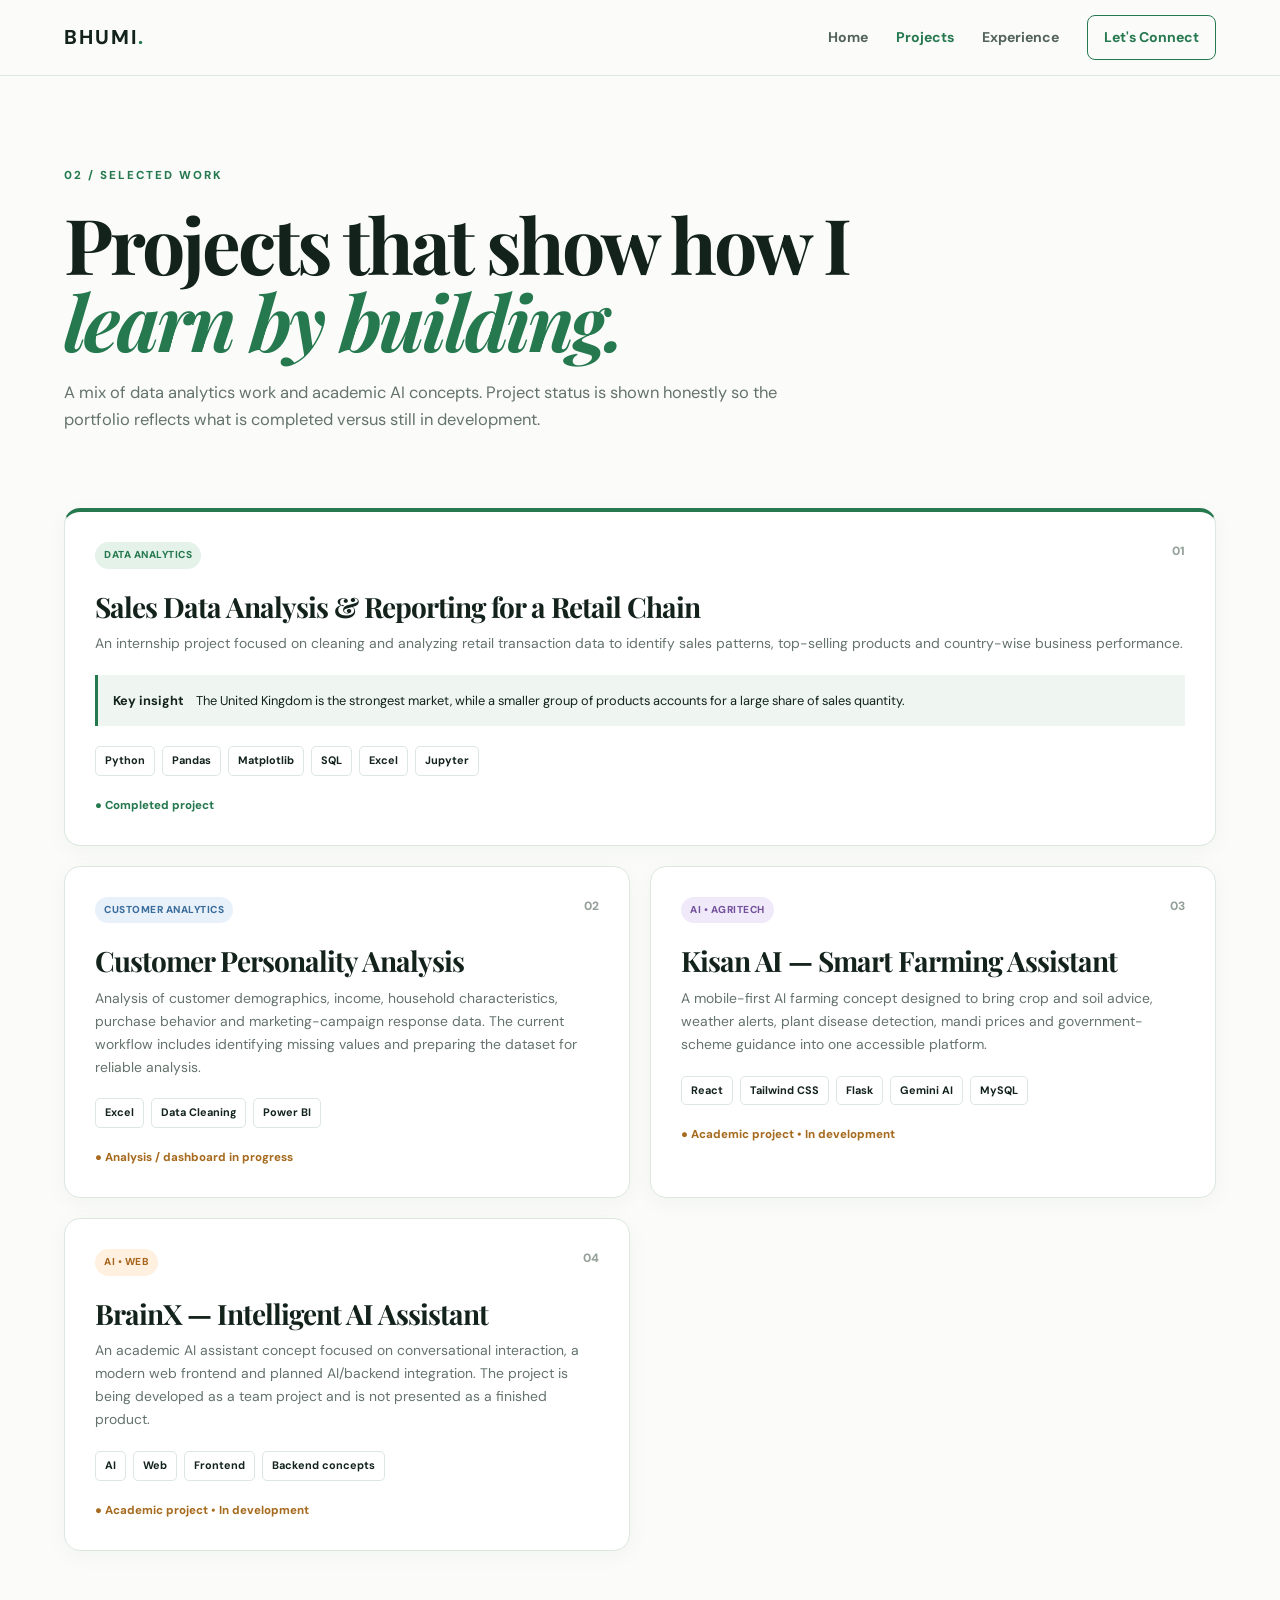
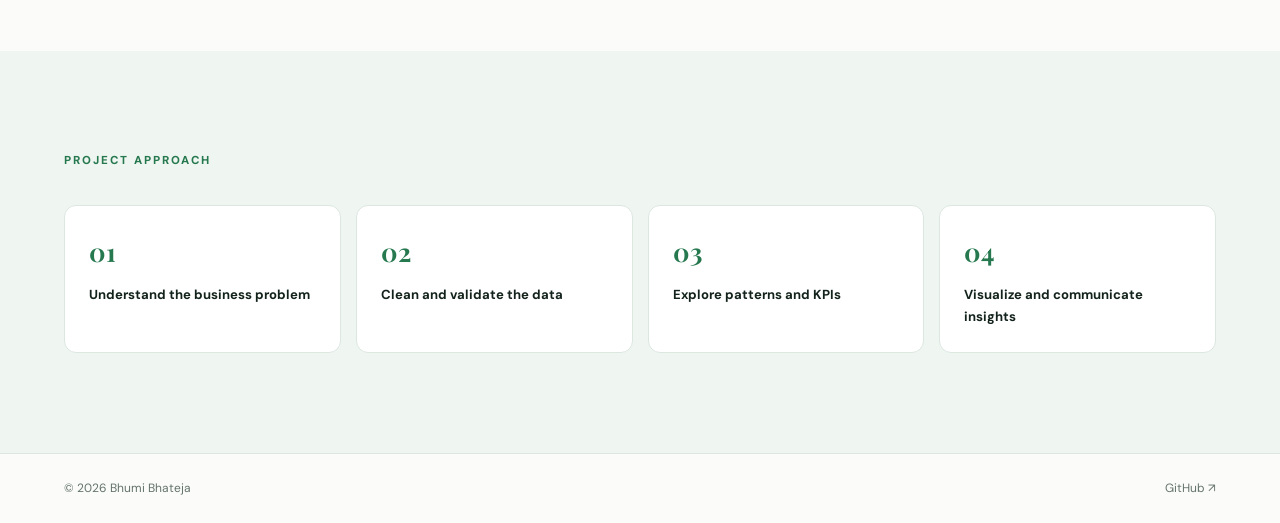
==== projects.html @ cd30b734 "Add files via upload" ====
<!DOCTYPE html>
<html lang="en">
<head>
  <meta charset="UTF-8">
  <meta name="viewport" content="width=device-width, initial-scale=1.0">
  <meta name="description" content="Bhumi Bhateja — Data Analytics and AI projects.">
  <title>Bhumi Bhateja | Projects</title>
  <link rel="stylesheet" href="style.css">
</head>
<body>
<header class="nav">
  <a class="brand" href="index.html">BHUMI<span>.</span></a>
  <button class="menu-toggle" aria-label="Open menu">☰</button>
  <nav class="nav-links">
    <a href="index.html">Home</a>
    <a class="active" href="projects.html">Projects</a>
    <a href="experience.html">Experience</a>
    <a class="nav-cta" href="mailto:bhatejabhumi@gmail.com">Let's Connect</a>
  </nav>
</header>

<main>
<section class="page page-header">
  <div class="section-label">02 / SELECTED WORK</div>
  <h1>Projects that show how I <em>learn by building.</em></h1>
  <p>
    A mix of data analytics work and academic AI concepts. Project status is
    shown honestly so the portfolio reflects what is completed versus still in development.
  </p>
</section>

<section class="section page project-list">
  <article class="project large">
    <div class="project-meta"><span class="tag green">DATA ANALYTICS</span><span>01</span></div>
    <h2>Sales Data Analysis & Reporting for a Retail Chain</h2>
    <p>
      An internship project focused on cleaning and analyzing retail transaction
      data to identify sales patterns, top-selling products and country-wise business performance.
    </p>
    <div class="insight"><b>Key insight</b><span>The United Kingdom is the strongest market, while a smaller group of products accounts for a large share of sales quantity.</span></div>
    <div class="tech-row"><span>Python</span><span>Pandas</span><span>Matplotlib</span><span>SQL</span><span>Excel</span><span>Jupyter</span></div>
    <div class="status done">● Completed project</div>
  </article>

  <article class="project">
    <div class="project-meta"><span class="tag blue">CUSTOMER ANALYTICS</span><span>02</span></div>
    <h2>Customer Personality Analysis</h2>
    <p>
      Analysis of customer demographics, income, household characteristics,
      purchase behavior and marketing-campaign response data. The current workflow
      includes identifying missing values and preparing the dataset for reliable analysis.
    </p>
    <div class="tech-row"><span>Excel</span><span>Data Cleaning</span><span>Power BI</span></div>
    <div class="status progress">● Analysis / dashboard in progress</div>
  </article>

  <article class="project">
    <div class="project-meta"><span class="tag purple">AI • AGRITECH</span><span>03</span></div>
    <h2>Kisan AI — Smart Farming Assistant</h2>
    <p>
      A mobile-first AI farming concept designed to bring crop and soil advice,
      weather alerts, plant disease detection, mandi prices and government-scheme
      guidance into one accessible platform.
    </p>
    <div class="tech-row"><span>React</span><span>Tailwind CSS</span><span>Flask</span><span>Gemini AI</span><span>MySQL</span></div>
    <div class="status progress">● Academic project • In development</div>
  </article>

  <article class="project">
    <div class="project-meta"><span class="tag orange">AI • WEB</span><span>04</span></div>
    <h2>BrainX — Intelligent AI Assistant</h2>
    <p>
      An academic AI assistant concept focused on conversational interaction,
      a modern web frontend and planned AI/backend integration. The project is
      being developed as a team project and is not presented as a finished product.
    </p>
    <div class="tech-row"><span>AI</span><span>Web</span><span>Frontend</span><span>Backend concepts</span></div>
    <div class="status progress">● Academic project • In development</div>
  </article>
</section>

<section class="section soft page">
  <div class="section-label">PROJECT APPROACH</div>
  <div class="process">
    <div><strong>01</strong><span>Understand the business problem</span></div>
    <div><strong>02</strong><span>Clean and validate the data</span></div>
    <div><strong>03</strong><span>Explore patterns and KPIs</span></div>
    <div><strong>04</strong><span>Visualize and communicate insights</span></div>
  </div>
</section>
</main>

<footer>
  <span>© <span id="year"></span> Bhumi Bhateja</span>
  <a href="https://github.com/Bhumi008007" target="_blank" rel="noreferrer">GitHub ↗</a>
</footer>
<script src="script.js"></script>
</body>
</html>
---- style.css ----
@import url('https://fonts.googleapis.com/css2?family=DM+Sans:wght@400;500;600;700;800&family=Playfair+Display:ital,wght@0,600;0,700;1,600;1,700&display=swap');

:root{
  --ink:#13231c;--muted:#64736c;--paper:#fbfcfa;--white:#fff;
  --green:#26784f;--green2:#dcefe4;--line:#dce7e0;--soft:#eff6f1;
  --navy:#14231d;--shadow:0 22px 60px rgba(18,48,34,.12)
}
*{box-sizing:border-box;margin:0;padding:0}
html{scroll-behavior:smooth}
body{font-family:"DM Sans",sans-serif;color:var(--ink);background:var(--paper);line-height:1.65}
a{text-decoration:none;color:inherit}
.page{width:min(1180px,90%);margin:auto}
.nav{height:76px;padding:0 5%;display:flex;align-items:center;justify-content:space-between;position:sticky;top:0;z-index:50;background:rgba(251,252,250,.92);backdrop-filter:blur(16px);border-bottom:1px solid var(--line)}
.brand{font-size:1.25rem;font-weight:800;letter-spacing:2px}.brand span{color:var(--green)}
.nav-links{display:flex;align-items:center;gap:28px;font-size:.88rem;font-weight:700;color:#53635b}
.nav-links a:hover,.nav-links .active{color:var(--green)}
.nav-cta{padding:10px 16px!important;border:1px solid var(--green);border-radius:8px;color:var(--green)!important}
.menu-toggle{display:none;border:0;background:none;font-size:1.5rem}
.hero{min-height:calc(100vh - 76px);display:grid;grid-template-columns:1.08fr .92fr;gap:50px;align-items:center;padding-top:55px;padding-bottom:70px}
.eyebrow,.section-label{color:var(--green);font-size:.72rem;font-weight:800;letter-spacing:2px}
.hero h1,.page-header h1{font-family:"Playfair Display",serif;font-size:clamp(3.4rem,6.5vw,6.3rem);line-height:1;letter-spacing:-3px;margin:20px 0}
.hero h1 em,.page-header h1 em{color:var(--green);font-style:italic}
.hero-sub{max-width:650px;font-size:1.08rem;color:var(--muted)}
.actions{display:flex;gap:12px;margin:30px 0}
.btn{display:inline-block;padding:12px 19px;border-radius:8px;font-weight:800;font-size:.86rem;border:1px solid var(--green)}
.primary{background:var(--green);color:#fff}.ghost{color:var(--green)}.ghost:hover{background:var(--soft)}
.mini-stats{display:flex;gap:28px;flex-wrap:wrap;margin-top:35px}.mini-stats div{display:flex;flex-direction:column}.mini-stats strong{font-size:.9rem}.mini-stats span{font-size:.68rem;color:var(--muted)}
.profile-wrap{height:510px;position:relative;display:grid;place-items:center}
.profile-glow{position:absolute;width:420px;height:420px;border-radius:50%;background:radial-gradient(circle,#dcefe4 0%,#f3f8f4 58%,transparent 70%);filter:blur(3px)}
.profile-card{position:relative;width:330px;height:420px;border-radius:22px;overflow:hidden;background:linear-gradient(160deg,#dcefe4,#fff 48%,#cfe5d8);padding:10px;box-shadow:var(--shadow);transform:rotate(2deg);z-index:2}
.profile-card img{width:100%;height:100%;object-fit:cover;object-position:center 25%;border-radius:16px;display:block}
.profile-caption{position:absolute;left:22px;right:22px;bottom:22px;padding:13px 15px;border-radius:12px;background:rgba(255,255,255,.9);backdrop-filter:blur(8px);display:flex;flex-direction:column}.profile-caption span{font-weight:800;font-size:.9rem}.profile-caption small{color:var(--muted);font-size:.7rem}
.float-chip{position:absolute;background:#fff;border:1px solid var(--line);padding:11px 14px;border-radius:10px;box-shadow:var(--shadow);font-size:.75rem;font-weight:800;z-index:4}.chip-one{top:70px;right:10px}.chip-two{bottom:65px;left:10px}.chip-three{bottom:20px;right:25px}
.section{padding:100px 0}.soft{background:var(--soft);width:100%;padding-left:5%;padding-right:5%}
.section h2{font-family:"Playfair Display",serif;font-size:3rem;line-height:1.08;letter-spacing:-1px;margin:14px 0 22px}.section h2 span{color:var(--green)}
.two-col{display:grid;grid-template-columns:1.15fr .85fr;gap:70px;margin-top:45px}.two-col p{color:var(--muted);margin:0 0 17px;max-width:680px}
.fact-card{background:#fff;border:1px solid var(--line);border-radius:16px;padding:8px 25px;box-shadow:var(--shadow);height:max-content}.fact-card div{padding:17px 0;border-bottom:1px solid var(--line);display:flex;justify-content:space-between;gap:20px;font-size:.82rem}.fact-card div:last-child{border:0}.fact-card span{color:var(--muted)}.fact-card strong{text-align:right}
.skill-grid{display:grid;grid-template-columns:repeat(3,1fr);gap:16px;margin-top:35px}.skill-grid article{background:#fff;border:1px solid var(--line);padding:24px;border-radius:13px}.skill-grid b{display:block;font-size:1.05rem;margin-bottom:5px}.skill-grid span{color:var(--muted);font-size:.8rem}
.page-header{padding-top:90px;padding-bottom:55px}.page-header h1{max-width:900px;font-size:clamp(3rem,6vw,5.7rem)}.page-header p{max-width:720px;color:var(--muted);font-size:1.03rem}
.project-list{display:grid;grid-template-columns:1fr 1fr;gap:20px;padding-top:20px}.project{background:#fff;border:1px solid var(--line);border-radius:16px;padding:30px;transition:.25s;box-shadow:0 5px 22px rgba(20,45,33,.04)}.project:hover{transform:translateY(-5px);box-shadow:var(--shadow)}.project.large{grid-column:span 2;border-top:4px solid var(--green)}
.project-meta{display:flex;justify-content:space-between;color:#94a099;font-size:.75rem;font-weight:800}.tag{padding:5px 9px;border-radius:20px;font-size:.63rem;letter-spacing:.5px}.green{background:#e4f2e9;color:#26784f}.blue{background:#e8f0fa;color:#3b6d9c}.purple{background:#f0e9fa;color:#73529b}.orange{background:#fff0df;color:#a8651d}
.project h2{font-family:"Playfair Display",serif;font-size:1.75rem;margin:22px 0 9px;line-height:1.15}.project p{color:var(--muted);font-size:.87rem}.insight{margin-top:20px;padding:15px;background:var(--soft);border-left:3px solid var(--green);display:flex;gap:12px;font-size:.8rem}.insight b{white-space:nowrap}.tech-row{display:flex;flex-wrap:wrap;gap:7px;margin:20px 0}.tech-row span{border:1px solid var(--line);padding:5px 9px;border-radius:5px;font-size:.68rem;font-weight:700}.status{font-size:.72rem;font-weight:800}.done{color:var(--green)}.progress{color:#a66b1f}
.process{display:grid;grid-template-columns:repeat(4,1fr);gap:15px;margin-top:35px}.process div{background:#fff;border:1px solid var(--line);padding:24px;border-radius:12px;display:flex;flex-direction:column;gap:12px}.process strong{color:var(--green);font-family:"Playfair Display",serif;font-size:1.6rem}.process span{font-weight:700;font-size:.82rem}
.timeline{border-left:2px solid #cfe0d4;margin:40px 0 0 8px;padding-left:35px;max-width:900px}.timeline article{position:relative;padding-bottom:48px}.timeline article:last-child{padding-bottom:0}.timeline article:before{content:"";position:absolute;width:12px;height:12px;border-radius:50%;background:var(--green);left:-42px;top:5px;border:3px solid var(--paper)}.timeline-date{color:var(--green);font-size:.7rem;font-weight:800;letter-spacing:1px}.timeline h2{font-family:"Playfair Display",serif;font-size:1.7rem;margin:5px 0 0}.timeline h3{font-size:.9rem;margin-bottom:7px}.timeline p{color:var(--muted);font-size:.87rem;max-width:750px}
.cert-grid{display:grid;grid-template-columns:repeat(3,1fr);gap:16px;margin-top:35px}.cert{background:#fff;border:1px solid var(--line);border-radius:13px;padding:24px}.cert-logo{font-size:.7rem;font-weight:900;letter-spacing:1.5px;color:var(--green);margin-bottom:16px}.cert h3{font-size:1rem;margin-bottom:7px}.cert p{font-size:.78rem;color:var(--muted)}
.contact{margin-top:25px;margin-bottom:70px;background:var(--navy);color:#fff;border-radius:18px;padding:55px 6%;display:flex;justify-content:space-between;align-items:center;gap:35px}.contact h2{font-family:"Playfair Display",serif;font-size:2.7rem;line-height:1.05;margin:12px 0}.contact p{color:#b8c6be}.section-label.light{color:#a9d9bb}.contact-actions{display:flex;flex-direction:column;gap:9px;align-items:flex-end}.contact-actions a,.contact-actions span{border:1px solid #4d6056;border-radius:8px;padding:9px 12px;font-size:.78rem}.contact-actions a:hover{background:#fff;color:var(--navy)}
footer{padding:25px 5%;border-top:1px solid var(--line);display:flex;justify-content:space-between;color:var(--muted);font-size:.75rem}
@media(max-width:900px){.hero{grid-template-columns:1fr}.profile-wrap{height:450px}.two-col{grid-template-columns:1fr}.skill-grid,.cert-grid{grid-template-columns:1fr 1fr}.project-list{grid-template-columns:1fr}.project.large{grid-column:span 1}.process{grid-template-columns:1fr 1fr}.contact{flex-direction:column;align-items:flex-start}.contact-actions{align-items:flex-start}}
@media(max-width:650px){.nav{padding:0 5%}.menu-toggle{display:block}.nav-links{display:none;position:absolute;left:0;right:0;top:76px;background:var(--paper);padding:20px 5%;flex-direction:column;align-items:flex-start;border-bottom:1px solid var(--line)}.nav-links.open{display:flex}.hero{padding-top:50px}.hero h1,.page-header h1{font-size:3.15rem;letter-spacing:-1.5px}.section{padding:75px 0}.soft{padding-left:5%;padding-right:5%}.skill-grid,.cert-grid,.process{grid-template-columns:1fr}.profile-card{width:290px;height:380px}.float-chip{font-size:.68rem}.chip-one{right:0}.chip-two{left:0}.chip-three{right:0}.contact h2{font-size:2.15rem}.contact-actions{width:100%}.contact-actions a,.contact-actions span{width:100%}footer{flex-direction:column;gap:8px}}
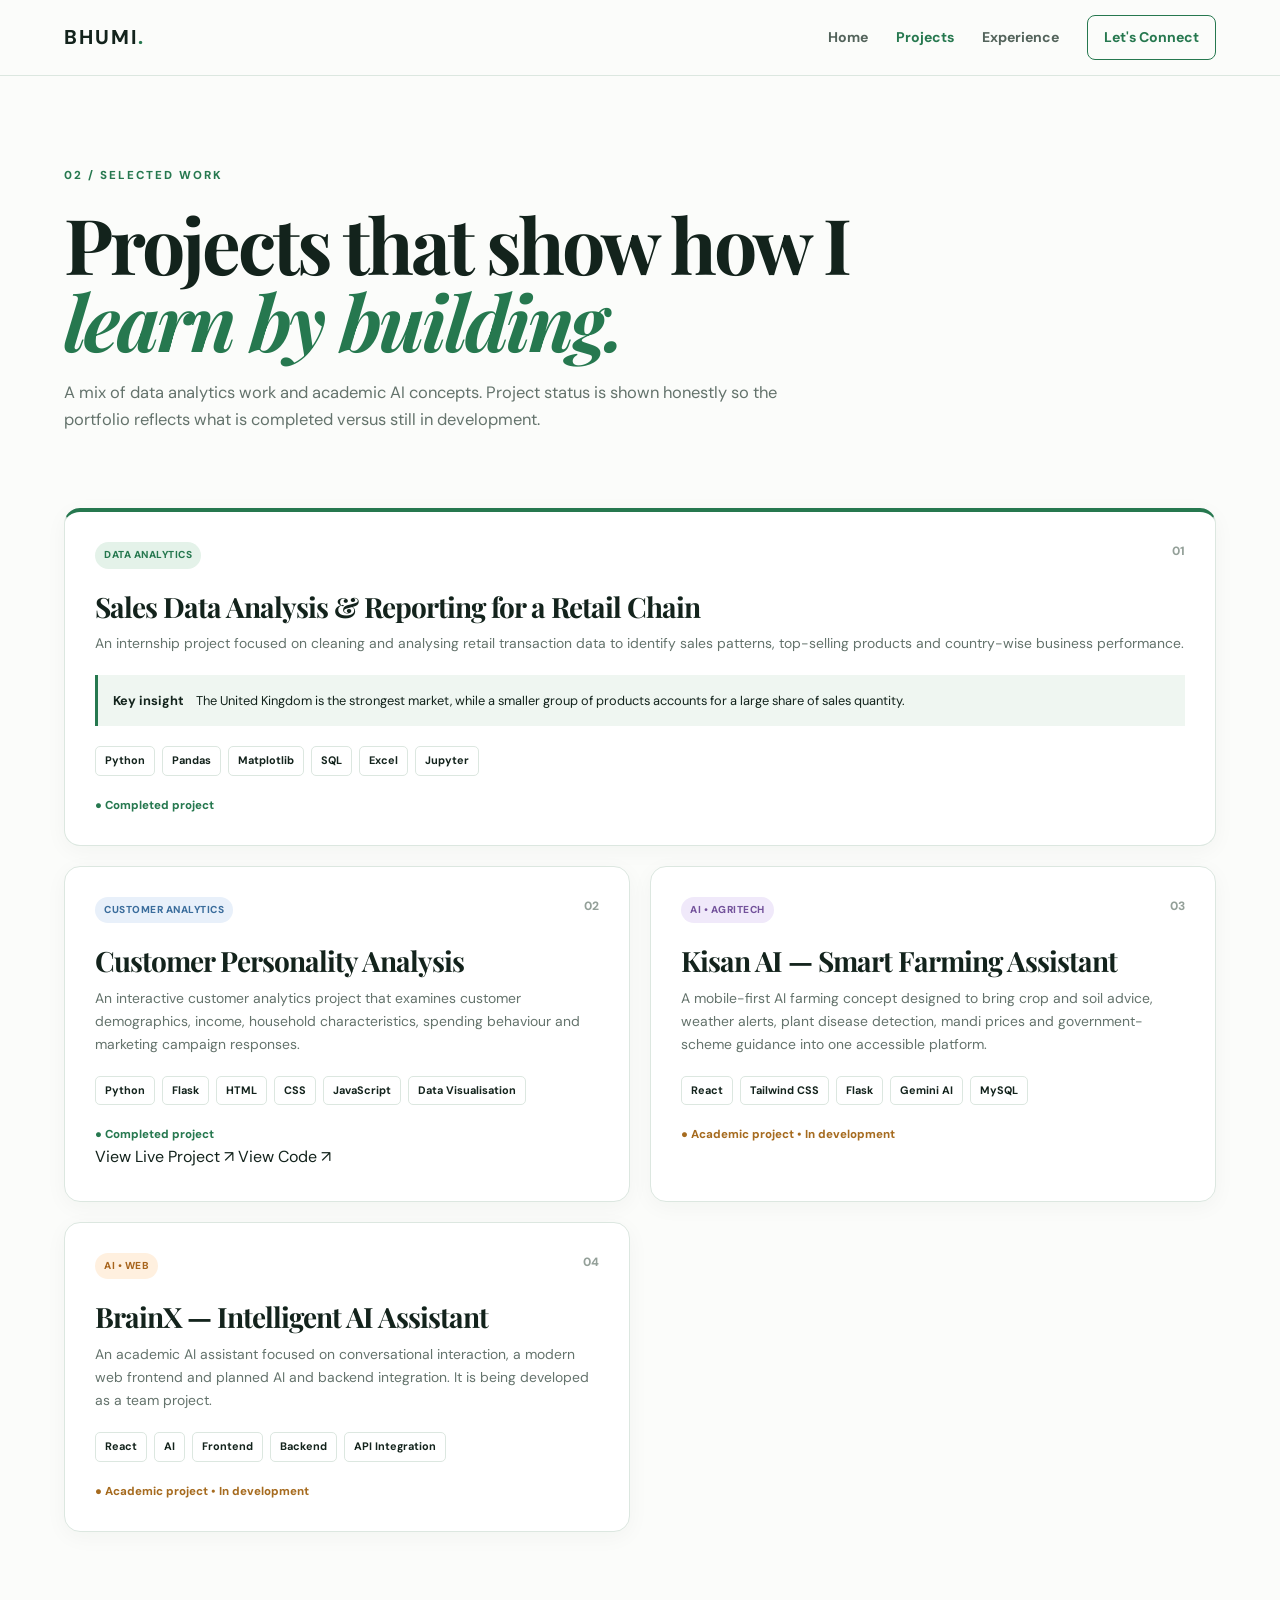
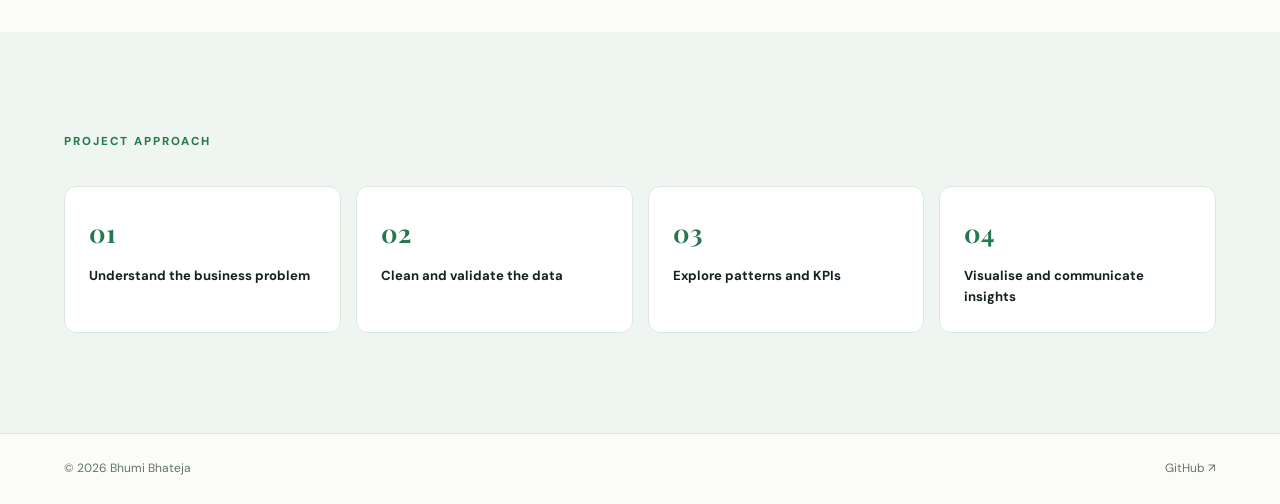
==== commit f7bfc448: "Refactor HTML structure and improve formatting" ====
--- a/projects.html
+++ b/projects.html
@@ -1,99 +1,304 @@
 <!DOCTYPE html>
 <html lang="en">
+
 <head>
   <meta charset="UTF-8">
   <meta name="viewport" content="width=device-width, initial-scale=1.0">
-  <meta name="description" content="Bhumi Bhateja — Data Analytics and AI projects.">
+
+  <meta
+    name="description"
+    content="Bhumi Bhateja — Data Analytics and AI projects."
+  >
+
   <title>Bhumi Bhateja | Projects</title>
+
   <link rel="stylesheet" href="style.css">
 </head>
+
 <body>
+
 <header class="nav">
-  <a class="brand" href="index.html">BHUMI<span>.</span></a>
-  <button class="menu-toggle" aria-label="Open menu">☰</button>
+
+  <a class="brand" href="index.html">
+    BHUMI<span>.</span>
+  </a>
+
+  <button class="menu-toggle" aria-label="Open menu">
+    ☰
+  </button>
+
   <nav class="nav-links">
     <a href="index.html">Home</a>
     <a class="active" href="projects.html">Projects</a>
     <a href="experience.html">Experience</a>
-    <a class="nav-cta" href="mailto:bhatejabhumi@gmail.com">Let's Connect</a>
+
+    <a
+      class="nav-cta"
+      href="mailto:bhatejabhumi@gmail.com"
+    >
+      Let's Connect
+    </a>
   </nav>
+
 </header>
 
 <main>
-<section class="page page-header">
-  <div class="section-label">02 / SELECTED WORK</div>
-  <h1>Projects that show how I <em>learn by building.</em></h1>
-  <p>
-    A mix of data analytics work and academic AI concepts. Project status is
-    shown honestly so the portfolio reflects what is completed versus still in development.
-  </p>
-</section>
-
-<section class="section page project-list">
-  <article class="project large">
-    <div class="project-meta"><span class="tag green">DATA ANALYTICS</span><span>01</span></div>
-    <h2>Sales Data Analysis & Reporting for a Retail Chain</h2>
+
+  <!-- Page introduction -->
+
+  <section class="page page-header">
+
+    <div class="section-label">
+      02 / SELECTED WORK
+    </div>
+
+    <h1>
+      Projects that show how I
+      <em>learn by building.</em>
+    </h1>
+
     <p>
-      An internship project focused on cleaning and analyzing retail transaction
-      data to identify sales patterns, top-selling products and country-wise business performance.
+      A mix of data analytics work and academic AI concepts.
+      Project status is shown honestly so the portfolio reflects
+      what is completed versus still in development.
     </p>
-    <div class="insight"><b>Key insight</b><span>The United Kingdom is the strongest market, while a smaller group of products accounts for a large share of sales quantity.</span></div>
-    <div class="tech-row"><span>Python</span><span>Pandas</span><span>Matplotlib</span><span>SQL</span><span>Excel</span><span>Jupyter</span></div>
-    <div class="status done">● Completed project</div>
-  </article>
-
-  <article class="project">
-    <div class="project-meta"><span class="tag blue">CUSTOMER ANALYTICS</span><span>02</span></div>
-    <h2>Customer Personality Analysis</h2>
-    <p>
-      Analysis of customer demographics, income, household characteristics,
-      purchase behavior and marketing-campaign response data. The current workflow
-      includes identifying missing values and preparing the dataset for reliable analysis.
-    </p>
-    <div class="tech-row"><span>Excel</span><span>Data Cleaning</span><span>Power BI</span></div>
-    <div class="status progress">● Analysis / dashboard in progress</div>
-  </article>
-
-  <article class="project">
-    <div class="project-meta"><span class="tag purple">AI • AGRITECH</span><span>03</span></div>
-    <h2>Kisan AI — Smart Farming Assistant</h2>
-    <p>
-      A mobile-first AI farming concept designed to bring crop and soil advice,
-      weather alerts, plant disease detection, mandi prices and government-scheme
-      guidance into one accessible platform.
-    </p>
-    <div class="tech-row"><span>React</span><span>Tailwind CSS</span><span>Flask</span><span>Gemini AI</span><span>MySQL</span></div>
-    <div class="status progress">● Academic project • In development</div>
-  </article>
-
-  <article class="project">
-    <div class="project-meta"><span class="tag orange">AI • WEB</span><span>04</span></div>
-    <h2>BrainX — Intelligent AI Assistant</h2>
-    <p>
-      An academic AI assistant concept focused on conversational interaction,
-      a modern web frontend and planned AI/backend integration. The project is
-      being developed as a team project and is not presented as a finished product.
-    </p>
-    <div class="tech-row"><span>AI</span><span>Web</span><span>Frontend</span><span>Backend concepts</span></div>
-    <div class="status progress">● Academic project • In development</div>
-  </article>
-</section>
-
-<section class="section soft page">
-  <div class="section-label">PROJECT APPROACH</div>
-  <div class="process">
-    <div><strong>01</strong><span>Understand the business problem</span></div>
-    <div><strong>02</strong><span>Clean and validate the data</span></div>
-    <div><strong>03</strong><span>Explore patterns and KPIs</span></div>
-    <div><strong>04</strong><span>Visualize and communicate insights</span></div>
-  </div>
-</section>
+
+  </section>
+
+
+  <!-- Projects section -->
+
+  <section class="section page project-list">
+
+
+    <!-- Project 1 -->
+
+    <article class="project large">
+
+      <div class="project-meta">
+        <span class="tag green">DATA ANALYTICS</span>
+        <span>01</span>
+      </div>
+
+      <h2>
+        Sales Data Analysis & Reporting for a Retail Chain
+      </h2>
+
+      <p>
+        An internship project focused on cleaning and analysing
+        retail transaction data to identify sales patterns,
+        top-selling products and country-wise business performance.
+      </p>
+
+      <div class="insight">
+        <b>Key insight</b>
+
+        <span>
+          The United Kingdom is the strongest market, while a
+          smaller group of products accounts for a large share
+          of sales quantity.
+        </span>
+      </div>
+
+      <div class="tech-row">
+        <span>Python</span>
+        <span>Pandas</span>
+        <span>Matplotlib</span>
+        <span>SQL</span>
+        <span>Excel</span>
+        <span>Jupyter</span>
+      </div>
+
+      <div class="status done">
+        ● Completed project
+      </div>
+
+    </article>
+
+
+    <!-- Project 2: Customer Personality Analysis -->
+
+    <article class="project">
+
+      <div class="project-meta">
+        <span class="tag blue">CUSTOMER ANALYTICS</span>
+        <span>02</span>
+      </div>
+
+      <h2>
+        Customer Personality Analysis
+      </h2>
+
+      <p>
+        An interactive customer analytics project that examines
+        customer demographics, income, household characteristics,
+        spending behaviour and marketing campaign responses.
+      </p>
+
+      <div class="tech-row">
+        <span>Python</span>
+        <span>Flask</span>
+        <span>HTML</span>
+        <span>CSS</span>
+        <span>JavaScript</span>
+        <span>Data Visualisation</span>
+      </div>
+
+      <div class="status done">
+        ● Completed project
+      </div>
+
+      <div class="project-buttons">
+
+        <a
+          href="PASTE_LIVE_PROJECT_LINK_HERE"
+          class="project-link"
+          target="_blank"
+          rel="noopener noreferrer"
+        >
+          View Live Project ↗
+        </a>
+
+        <a
+          href="PASTE_GITHUB_PROJECT_LINK_HERE"
+          class="project-link secondary"
+          target="_blank"
+          rel="noopener noreferrer"
+        >
+          View Code ↗
+        </a>
+
+      </div>
+
+    </article>
+
+
+    <!-- Project 3 -->
+
+    <article class="project">
+
+      <div class="project-meta">
+        <span class="tag purple">AI • AGRITECH</span>
+        <span>03</span>
+      </div>
+
+      <h2>
+        Kisan AI — Smart Farming Assistant
+      </h2>
+
+      <p>
+        A mobile-first AI farming concept designed to bring crop
+        and soil advice, weather alerts, plant disease detection,
+        mandi prices and government-scheme guidance into one
+        accessible platform.
+      </p>
+
+      <div class="tech-row">
+        <span>React</span>
+        <span>Tailwind CSS</span>
+        <span>Flask</span>
+        <span>Gemini AI</span>
+        <span>MySQL</span>
+      </div>
+
+      <div class="status progress">
+        ● Academic project • In development
+      </div>
+
+    </article>
+
+
+    <!-- Project 4 -->
+
+    <article class="project">
+
+      <div class="project-meta">
+        <span class="tag orange">AI • WEB</span>
+        <span>04</span>
+      </div>
+
+      <h2>
+        BrainX — Intelligent AI Assistant
+      </h2>
+
+      <p>
+        An academic AI assistant focused on conversational
+        interaction, a modern web frontend and planned AI and
+        backend integration. It is being developed as a team
+        project.
+      </p>
+
+      <div class="tech-row">
+        <span>React</span>
+        <span>AI</span>
+        <span>Frontend</span>
+        <span>Backend</span>
+        <span>API Integration</span>
+      </div>
+
+      <div class="status progress">
+        ● Academic project • In development
+      </div>
+
+    </article>
+
+  </section>
+
+
+  <!-- Project approach -->
+
+  <section class="section soft page">
+
+    <div class="section-label">
+      PROJECT APPROACH
+    </div>
+
+    <div class="process">
+
+      <div>
+        <strong>01</strong>
+        <span>Understand the business problem</span>
+      </div>
+
+      <div>
+        <strong>02</strong>
+        <span>Clean and validate the data</span>
+      </div>
+
+      <div>
+        <strong>03</strong>
+        <span>Explore patterns and KPIs</span>
+      </div>
+
+      <div>
+        <strong>04</strong>
+        <span>Visualise and communicate insights</span>
+      </div>
+
+    </div>
+
+  </section>
+
 </main>
 
+
 <footer>
-  <span>© <span id="year"></span> Bhumi Bhateja</span>
-  <a href="https://github.com/Bhumi008007" target="_blank" rel="noreferrer">GitHub ↗</a>
+
+  <span>
+    © <span id="year"></span> Bhumi Bhateja
+  </span>
+
+  <a
+    href="https://github.com/Bhumi008007"
+    target="_blank"
+    rel="noopener noreferrer"
+  >
+    GitHub ↗
+  </a>
+
 </footer>
+
 <script src="script.js"></script>
+
 </body>
-</html>+</html>
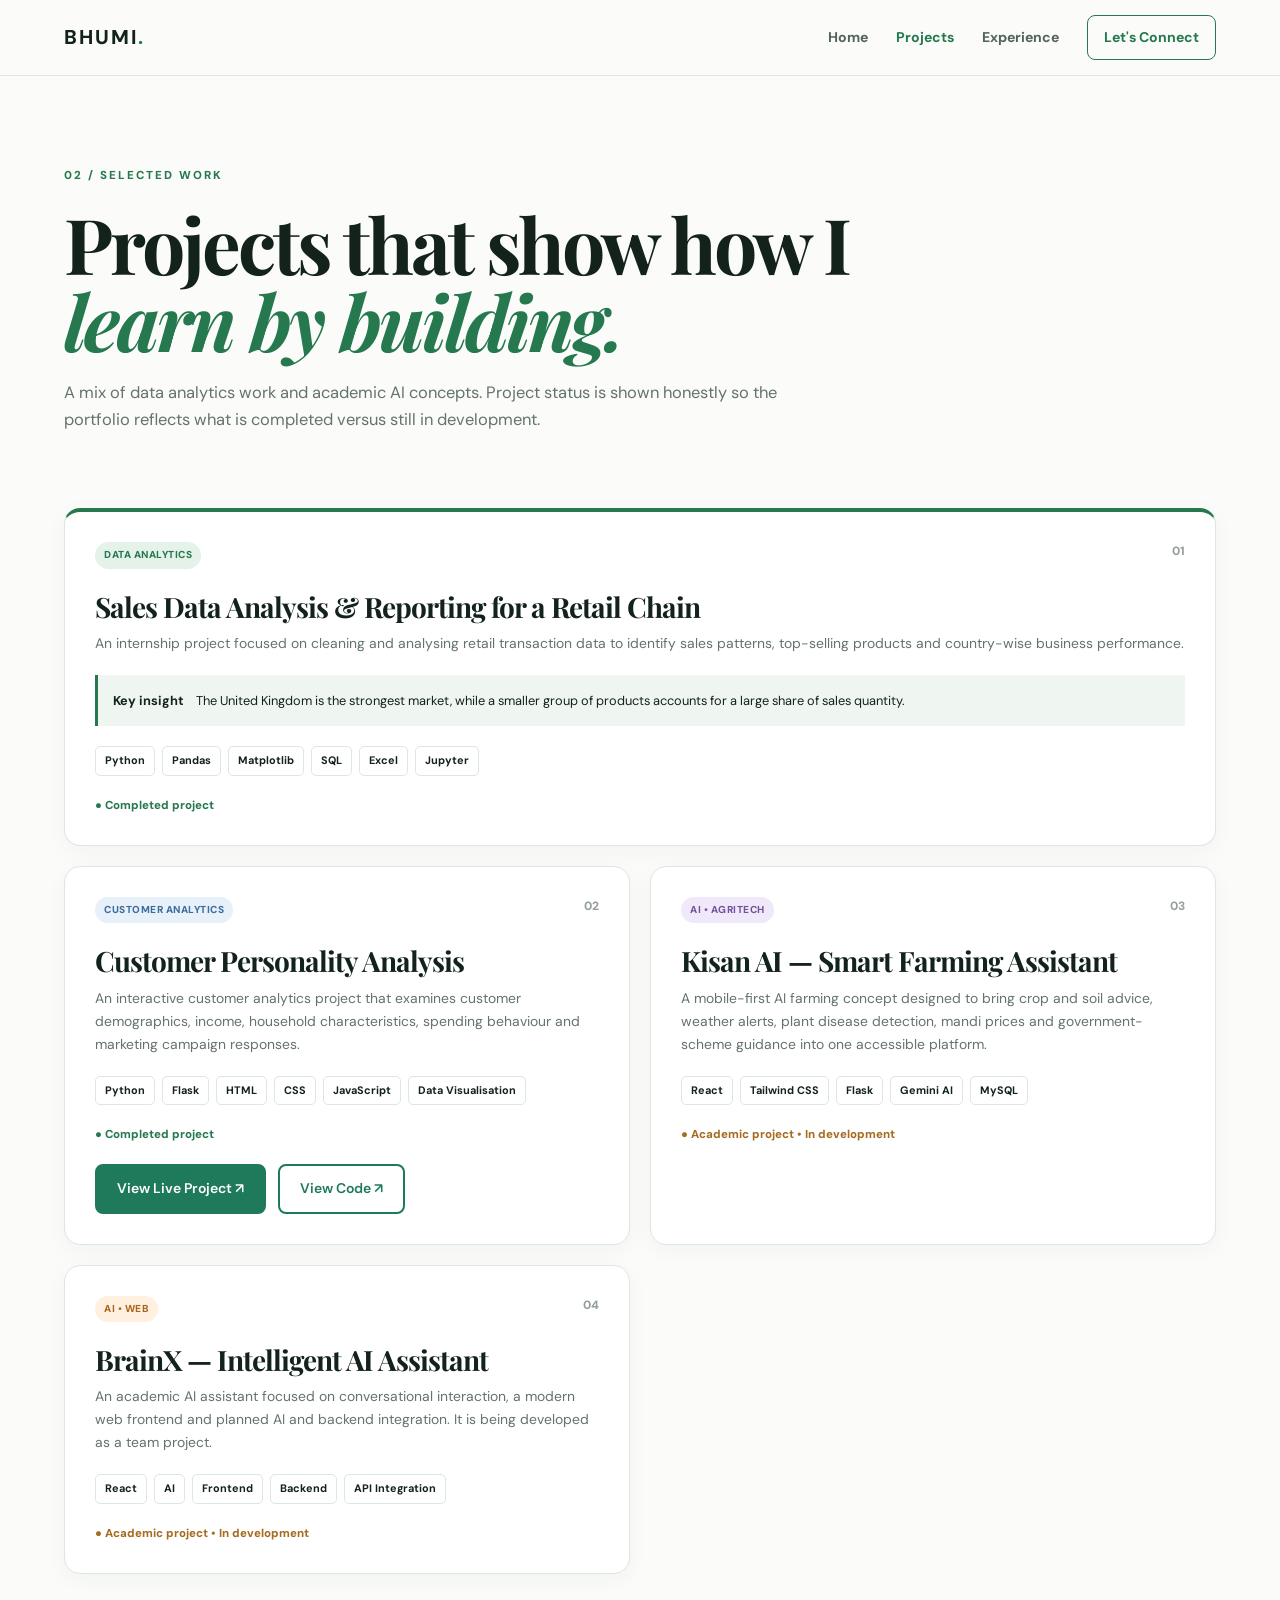
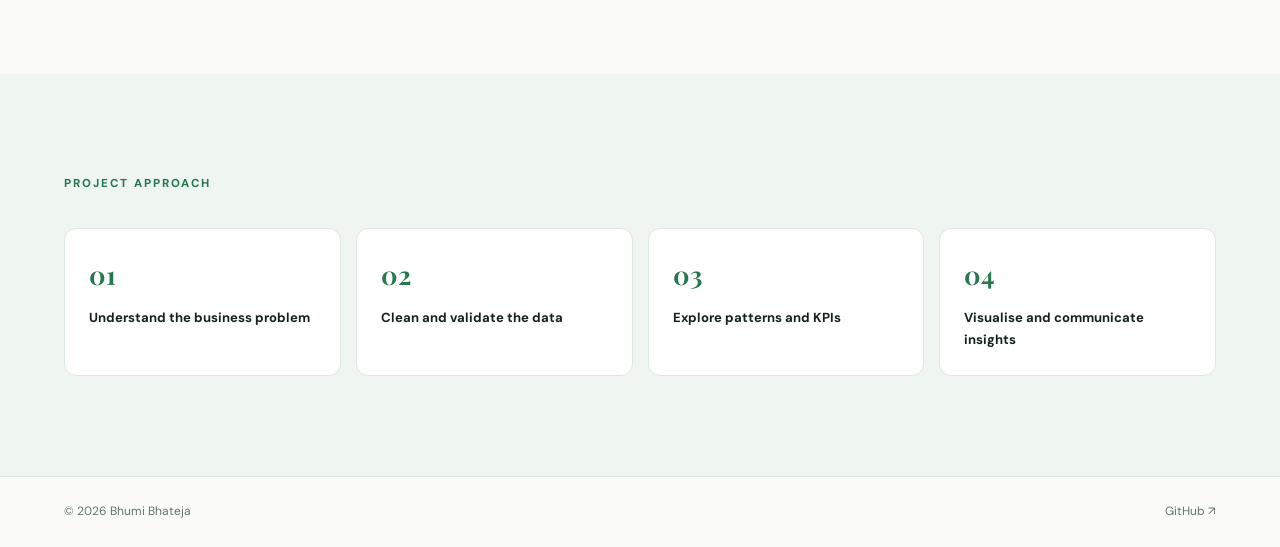
==== commit c96aca88: "Update project link to live dashboard" ====
--- a/projects.html
+++ b/projects.html
@@ -151,7 +151,7 @@
       <div class="project-buttons">
 
         <a
-          href="PASTE_LIVE_PROJECT_LINK_HERE"
+          href="https://customer-personality-dashboard.vercel.app/"
           class="project-link"
           target="_blank"
           rel="noopener noreferrer"
--- a/style.css
+++ b/style.css
@@ -47,3 +47,40 @@
 footer{padding:25px 5%;border-top:1px solid var(--line);display:flex;justify-content:space-between;color:var(--muted);font-size:.75rem}
 @media(max-width:900px){.hero{grid-template-columns:1fr}.profile-wrap{height:450px}.two-col{grid-template-columns:1fr}.skill-grid,.cert-grid{grid-template-columns:1fr 1fr}.project-list{grid-template-columns:1fr}.project.large{grid-column:span 1}.process{grid-template-columns:1fr 1fr}.contact{flex-direction:column;align-items:flex-start}.contact-actions{align-items:flex-start}}
 @media(max-width:650px){.nav{padding:0 5%}.menu-toggle{display:block}.nav-links{display:none;position:absolute;left:0;right:0;top:76px;background:var(--paper);padding:20px 5%;flex-direction:column;align-items:flex-start;border-bottom:1px solid var(--line)}.nav-links.open{display:flex}.hero{padding-top:50px}.hero h1,.page-header h1{font-size:3.15rem;letter-spacing:-1.5px}.section{padding:75px 0}.soft{padding-left:5%;padding-right:5%}.skill-grid,.cert-grid,.process{grid-template-columns:1fr}.profile-card{width:290px;height:380px}.float-chip{font-size:.68rem}.chip-one{right:0}.chip-two{left:0}.chip-three{right:0}.contact h2{font-size:2.15rem}.contact-actions{width:100%}.contact-actions a,.contact-actions span{width:100%}footer{flex-direction:column;gap:8px}}
+
+
+.project-buttons {
+  display: flex;
+  flex-wrap: wrap;
+  gap: 12px;
+  margin-top: 20px;
+}
+
+.project-link {
+  display: inline-block;
+  padding: 11px 20px;
+  color: #ffffff;
+  background-color: #1f7a5c;
+  border: 2px solid #1f7a5c;
+  border-radius: 8px;
+  font-size: 14px;
+  font-weight: 600;
+  text-decoration: none;
+  transition: all 0.3s ease;
+}
+
+.project-link:hover {
+  color: #1f7a5c;
+  background-color: transparent;
+  transform: translateY(-2px);
+}
+
+.project-link.secondary {
+  color: #1f7a5c;
+  background-color: transparent;
+}
+
+.project-link.secondary:hover {
+  color: #ffffff;
+  background-color: #1f7a5c;
+}
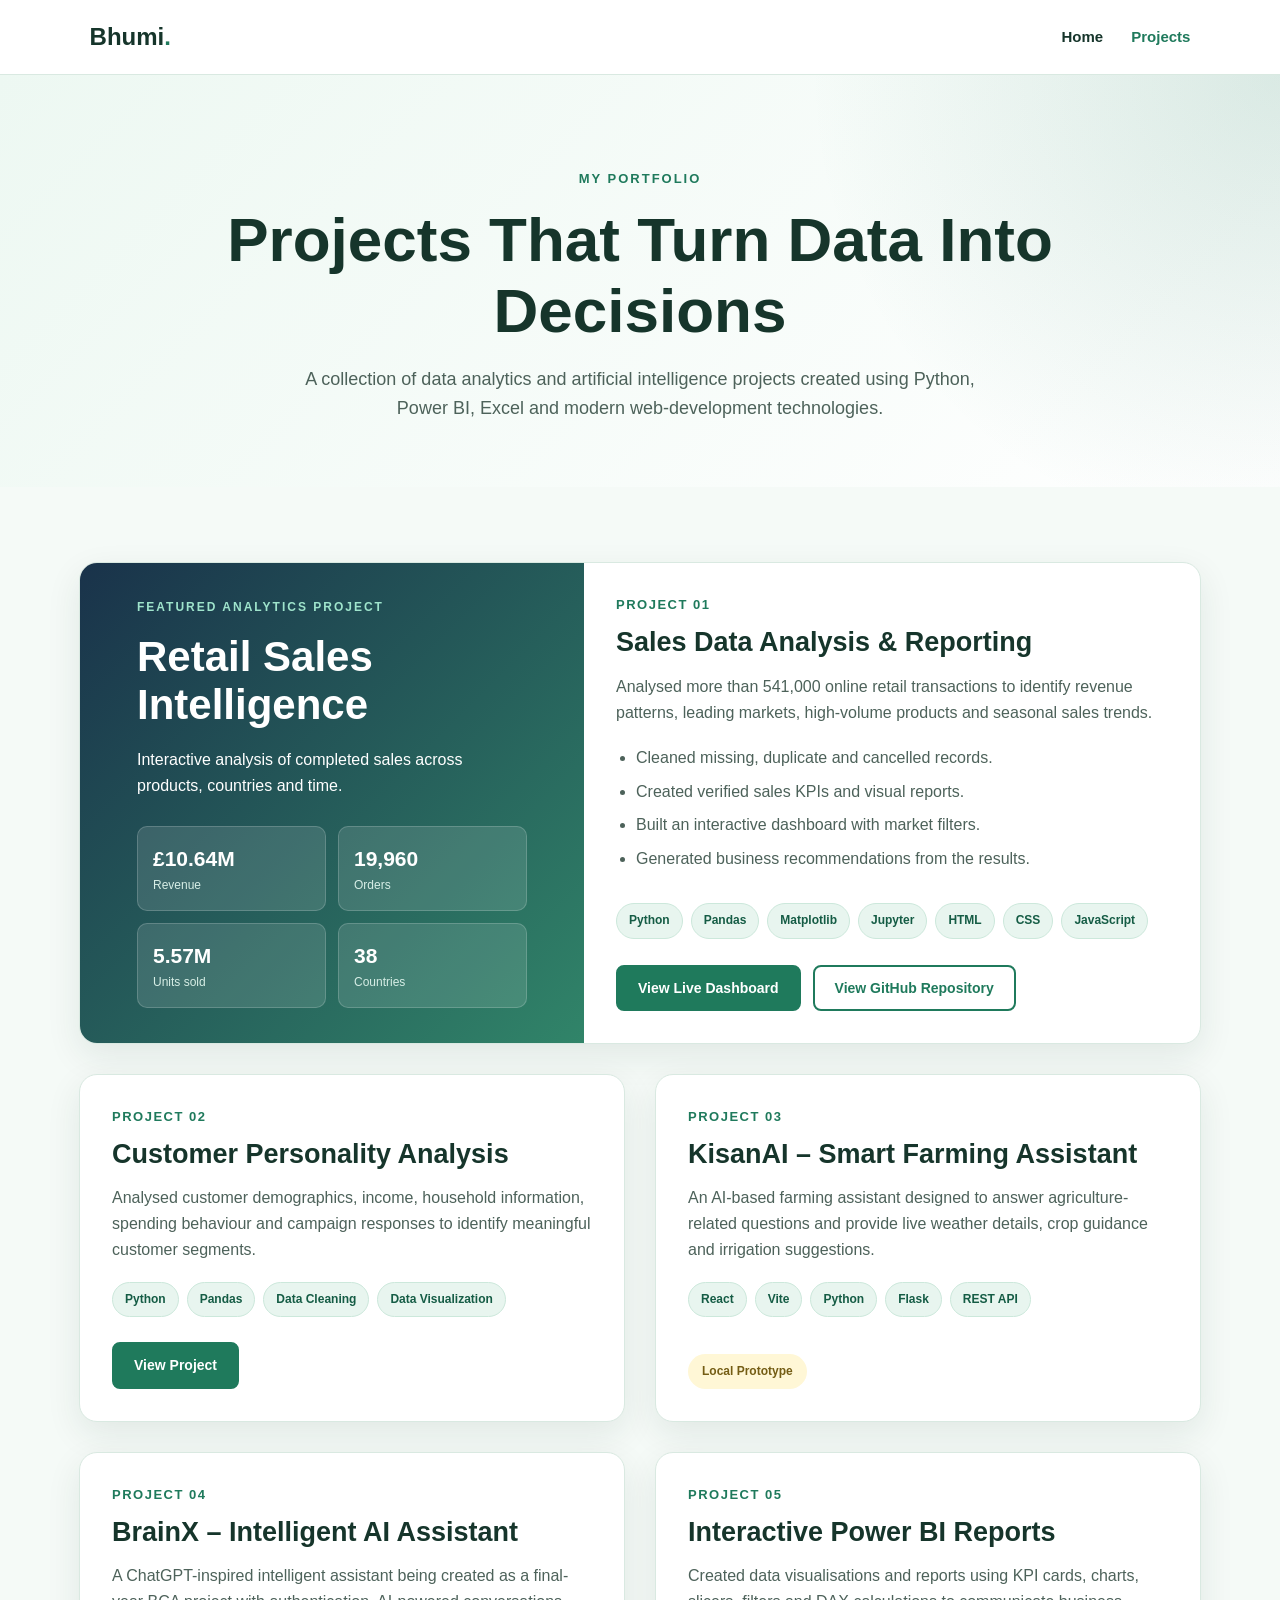
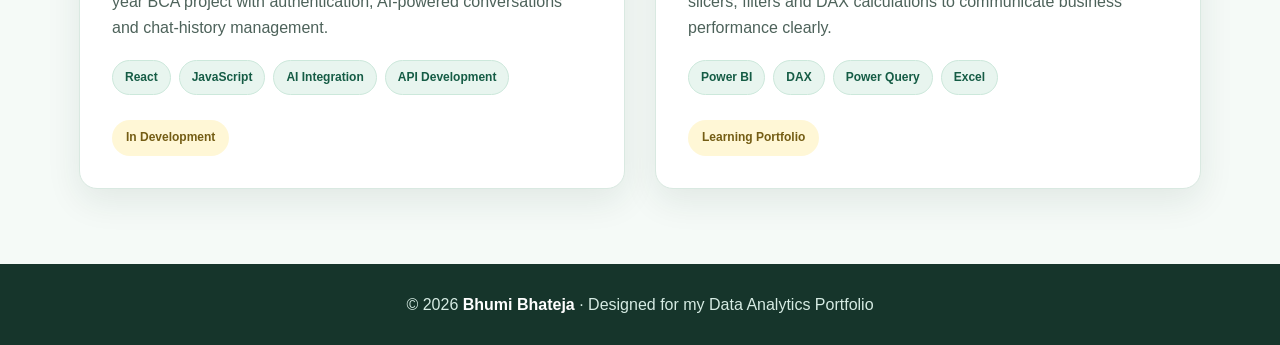
==== commit 1f8fbf69: "Refactor projects.html for improved structure and styles Updated the HTML structure and styles for t" ====
--- a/projects.html
+++ b/projects.html
@@ -1,304 +1,647 @@
 <!DOCTYPE html>
 <html lang="en">
-
 <head>
-  <meta charset="UTF-8">
-  <meta name="viewport" content="width=device-width, initial-scale=1.0">
-
-  <meta
-    name="description"
-    content="Bhumi Bhateja — Data Analytics and AI projects."
-  >
-
-  <title>Bhumi Bhateja | Projects</title>
-
-  <link rel="stylesheet" href="style.css">
+    <meta charset="UTF-8">
+    <meta name="viewport" content="width=device-width, initial-scale=1.0">
+
+    <title>Projects | Bhumi Bhateja</title>
+
+    <meta
+        name="description"
+        content="Data analytics and AI projects created by Bhumi Bhateja."
+    >
+
+    <style>
+        :root {
+            --primary: #1f7a5c;
+            --primary-dark: #155c45;
+            --primary-light: #e8f5ef;
+            --heading: #16352b;
+            --text: #4d625a;
+            --background: #f5faf7;
+            --white: #ffffff;
+            --border: #d9e9e1;
+            --shadow: 0 12px 35px rgba(22, 53, 43, 0.09);
+        }
+
+        * {
+            margin: 0;
+            padding: 0;
+            box-sizing: border-box;
+        }
+
+        html {
+            scroll-behavior: smooth;
+        }
+
+        body {
+            font-family: Arial, Helvetica, sans-serif;
+            color: var(--text);
+            background-color: var(--background);
+            line-height: 1.6;
+        }
+
+        a {
+            color: inherit;
+        }
+
+        /* Navigation */
+
+        .navbar {
+            position: sticky;
+            top: 0;
+            z-index: 1000;
+            display: flex;
+            justify-content: space-between;
+            align-items: center;
+            padding: 18px 7%;
+            background: rgba(255, 255, 255, 0.96);
+            border-bottom: 1px solid var(--border);
+            backdrop-filter: blur(10px);
+        }
+
+        .logo {
+            color: var(--heading);
+            font-size: 24px;
+            font-weight: 700;
+            text-decoration: none;
+        }
+
+        .logo span {
+            color: var(--primary);
+        }
+
+        .nav-links {
+            display: flex;
+            align-items: center;
+            gap: 28px;
+            list-style: none;
+        }
+
+        .nav-links a {
+            color: var(--heading);
+            font-size: 15px;
+            font-weight: 600;
+            text-decoration: none;
+            transition: color 0.3s ease;
+        }
+
+        .nav-links a:hover,
+        .nav-links a.active {
+            color: var(--primary);
+        }
+
+        /* Header */
+
+        .project-header {
+            padding: 90px 7% 65px;
+            text-align: center;
+            background:
+                radial-gradient(
+                    circle at top right,
+                    rgba(31, 122, 92, 0.15),
+                    transparent 35%
+                ),
+                linear-gradient(135deg, #edf8f2, #ffffff);
+        }
+
+        .section-label {
+            display: inline-block;
+            margin-bottom: 14px;
+            color: var(--primary);
+            font-size: 13px;
+            font-weight: 700;
+            letter-spacing: 2px;
+            text-transform: uppercase;
+        }
+
+        .project-header h1 {
+            margin-bottom: 18px;
+            color: var(--heading);
+            font-size: clamp(38px, 6vw, 62px);
+            line-height: 1.15;
+        }
+
+        .project-header p {
+            max-width: 720px;
+            margin: 0 auto;
+            font-size: 18px;
+        }
+
+        /* Projects section */
+
+        .projects-section {
+            max-width: 1250px;
+            margin: auto;
+            padding: 75px 5%;
+        }
+
+        .projects-grid {
+            display: grid;
+            grid-template-columns: repeat(2, minmax(0, 1fr));
+            gap: 30px;
+        }
+
+        .project-card {
+            position: relative;
+            display: flex;
+            flex-direction: column;
+            overflow: hidden;
+            background: var(--white);
+            border: 1px solid var(--border);
+            border-radius: 18px;
+            box-shadow: var(--shadow);
+            transition:
+                transform 0.3s ease,
+                box-shadow 0.3s ease;
+        }
+
+        .project-card:hover {
+            transform: translateY(-7px);
+            box-shadow: 0 18px 45px rgba(22, 53, 43, 0.14);
+        }
+
+        .project-card.featured {
+            grid-column: 1 / -1;
+            display: grid;
+            grid-template-columns: 0.9fr 1.1fr;
+        }
+
+        .project-visual {
+            min-height: 245px;
+            display: flex;
+            align-items: center;
+            justify-content: center;
+            padding: 35px;
+            color: var(--white);
+            background:
+                linear-gradient(
+                    135deg,
+                    rgba(16, 42, 67, 0.96),
+                    rgba(31, 122, 92, 0.92)
+                );
+        }
+
+        .project-visual.analytics {
+            min-height: 100%;
+        }
+
+        .visual-content {
+            width: 100%;
+            max-width: 390px;
+        }
+
+        .visual-label {
+            display: block;
+            margin-bottom: 15px;
+            color: #9fe4cc;
+            font-size: 12px;
+            font-weight: 700;
+            letter-spacing: 2px;
+        }
+
+        .project-visual h2 {
+            margin-bottom: 18px;
+            font-size: clamp(28px, 4vw, 42px);
+            line-height: 1.15;
+        }
+
+        .visual-kpis {
+            display: grid;
+            grid-template-columns: repeat(2, 1fr);
+            gap: 12px;
+            margin-top: 28px;
+        }
+
+        .visual-kpis div {
+            padding: 15px;
+            background: rgba(255, 255, 255, 0.12);
+            border: 1px solid rgba(255, 255, 255, 0.18);
+            border-radius: 10px;
+        }
+
+        .visual-kpis strong,
+        .visual-kpis span {
+            display: block;
+        }
+
+        .visual-kpis strong {
+            font-size: 21px;
+        }
+
+        .visual-kpis span {
+            color: #d7eee6;
+            font-size: 12px;
+        }
+
+        .project-content {
+            display: flex;
+            flex: 1;
+            flex-direction: column;
+            padding: 32px;
+        }
+
+        .project-number {
+            margin-bottom: 10px;
+            color: var(--primary);
+            font-size: 13px;
+            font-weight: 700;
+            letter-spacing: 1.5px;
+        }
+
+        .project-content h2 {
+            margin-bottom: 14px;
+            color: var(--heading);
+            font-size: 27px;
+            line-height: 1.25;
+        }
+
+        .project-content p {
+            margin-bottom: 20px;
+        }
+
+        .project-insights {
+            margin: 0 0 24px 20px;
+        }
+
+        .project-insights li {
+            margin-bottom: 8px;
+        }
+
+        .technologies {
+            display: flex;
+            flex-wrap: wrap;
+            gap: 8px;
+            margin-bottom: 25px;
+        }
+
+        .technology {
+            padding: 7px 12px;
+            color: var(--primary-dark);
+            background: var(--primary-light);
+            border: 1px solid #cce8db;
+            border-radius: 30px;
+            font-size: 12px;
+            font-weight: 700;
+        }
+
+        .project-buttons {
+            display: flex;
+            flex-wrap: wrap;
+            gap: 12px;
+            margin-top: auto;
+        }
+
+        .project-link {
+            display: inline-flex;
+            align-items: center;
+            justify-content: center;
+            min-height: 45px;
+            padding: 10px 20px;
+            color: var(--white);
+            background-color: var(--primary);
+            border: 2px solid var(--primary);
+            border-radius: 8px;
+            font-size: 14px;
+            font-weight: 700;
+            text-decoration: none;
+            transition: all 0.3s ease;
+        }
+
+        .project-link:hover {
+            background-color: var(--primary-dark);
+            border-color: var(--primary-dark);
+            transform: translateY(-2px);
+        }
+
+        .project-link.secondary {
+            color: var(--primary);
+            background-color: transparent;
+        }
+
+        .project-link.secondary:hover {
+            color: var(--white);
+            background-color: var(--primary);
+        }
+
+        .project-status {
+            display: inline-block;
+            align-self: flex-start;
+            margin-top: auto;
+            padding: 8px 14px;
+            color: #745d14;
+            background: #fff7d6;
+            border-radius: 30px;
+            font-size: 12px;
+            font-weight: 700;
+        }
+
+        /* Footer */
+
+        footer {
+            padding: 28px 7%;
+            color: #d6ebe3;
+            text-align: center;
+            background: var(--heading);
+        }
+
+        footer strong {
+            color: var(--white);
+        }
+
+        /* Responsive design */
+
+        @media (max-width: 850px) {
+            .navbar {
+                padding: 16px 5%;
+            }
+
+            .nav-links {
+                gap: 15px;
+            }
+
+            .project-card.featured {
+                display: flex;
+            }
+
+            .projects-grid {
+                grid-template-columns: 1fr;
+            }
+
+            .project-card.featured {
+                grid-column: auto;
+            }
+
+            .project-visual.analytics {
+                min-height: 310px;
+            }
+        }
+
+        @media (max-width: 560px) {
+            .navbar {
+                align-items: flex-start;
+                gap: 12px;
+            }
+
+            .nav-links {
+                gap: 10px;
+            }
+
+            .nav-links a {
+                font-size: 13px;
+            }
+
+            .project-header {
+                padding: 65px 6% 50px;
+            }
+
+            .projects-section {
+                padding: 50px 5%;
+            }
+
+            .project-content {
+                padding: 25px;
+            }
+
+            .project-buttons,
+            .project-link {
+                width: 100%;
+            }
+        }
+    </style>
 </head>
 
 <body>
 
-<header class="nav">
-
-  <a class="brand" href="index.html">
-    BHUMI<span>.</span>
-  </a>
-
-  <button class="menu-toggle" aria-label="Open menu">
-    ☰
-  </button>
-
-  <nav class="nav-links">
-    <a href="index.html">Home</a>
-    <a class="active" href="projects.html">Projects</a>
-    <a href="experience.html">Experience</a>
-
-    <a
-      class="nav-cta"
-      href="mailto:bhatejabhumi@gmail.com"
-    >
-      Let's Connect
-    </a>
-  </nav>
-
-</header>
-
-<main>
-
-  <!-- Page introduction -->
-
-  <section class="page page-header">
-
-    <div class="section-label">
-      02 / SELECTED WORK
-    </div>
-
-    <h1>
-      Projects that show how I
-      <em>learn by building.</em>
-    </h1>
-
-    <p>
-      A mix of data analytics work and academic AI concepts.
-      Project status is shown honestly so the portfolio reflects
-      what is completed versus still in development.
-    </p>
-
-  </section>
-
-
-  <!-- Projects section -->
-
-  <section class="section page project-list">
-
-
-    <!-- Project 1 -->
-
-    <article class="project large">
-
-      <div class="project-meta">
-        <span class="tag green">DATA ANALYTICS</span>
-        <span>01</span>
-      </div>
-
-      <h2>
-        Sales Data Analysis & Reporting for a Retail Chain
-      </h2>
-
-      <p>
-        An internship project focused on cleaning and analysing
-        retail transaction data to identify sales patterns,
-        top-selling products and country-wise business performance.
-      </p>
-
-      <div class="insight">
-        <b>Key insight</b>
-
-        <span>
-          The United Kingdom is the strongest market, while a
-          smaller group of products accounts for a large share
-          of sales quantity.
-        </span>
-      </div>
-
-      <div class="tech-row">
-        <span>Python</span>
-        <span>Pandas</span>
-        <span>Matplotlib</span>
-        <span>SQL</span>
-        <span>Excel</span>
-        <span>Jupyter</span>
-      </div>
-
-      <div class="status done">
-        ● Completed project
-      </div>
-
-    </article>
-
-
-    <!-- Project 2: Customer Personality Analysis -->
-
-    <article class="project">
-
-      <div class="project-meta">
-        <span class="tag blue">CUSTOMER ANALYTICS</span>
-        <span>02</span>
-      </div>
-
-      <h2>
-        Customer Personality Analysis
-      </h2>
-
-      <p>
-        An interactive customer analytics project that examines
-        customer demographics, income, household characteristics,
-        spending behaviour and marketing campaign responses.
-      </p>
-
-      <div class="tech-row">
-        <span>Python</span>
-        <span>Flask</span>
-        <span>HTML</span>
-        <span>CSS</span>
-        <span>JavaScript</span>
-        <span>Data Visualisation</span>
-      </div>
-
-      <div class="status done">
-        ● Completed project
-      </div>
-
-      <div class="project-buttons">
-
-        <a
-          href="https://customer-personality-dashboard.vercel.app/"
-          class="project-link"
-          target="_blank"
-          rel="noopener noreferrer"
-        >
-          View Live Project ↗
-        </a>
-
-        <a
-          href="PASTE_GITHUB_PROJECT_LINK_HERE"
-          class="project-link secondary"
-          target="_blank"
-          rel="noopener noreferrer"
-        >
-          View Code ↗
-        </a>
-
-      </div>
-
-    </article>
-
-
-    <!-- Project 3 -->
-
-    <article class="project">
-
-      <div class="project-meta">
-        <span class="tag purple">AI • AGRITECH</span>
-        <span>03</span>
-      </div>
-
-      <h2>
-        Kisan AI — Smart Farming Assistant
-      </h2>
-
-      <p>
-        A mobile-first AI farming concept designed to bring crop
-        and soil advice, weather alerts, plant disease detection,
-        mandi prices and government-scheme guidance into one
-        accessible platform.
-      </p>
-
-      <div class="tech-row">
-        <span>React</span>
-        <span>Tailwind CSS</span>
-        <span>Flask</span>
-        <span>Gemini AI</span>
-        <span>MySQL</span>
-      </div>
-
-      <div class="status progress">
-        ● Academic project • In development
-      </div>
-
-    </article>
-
-
-    <!-- Project 4 -->
-
-    <article class="project">
-
-      <div class="project-meta">
-        <span class="tag orange">AI • WEB</span>
-        <span>04</span>
-      </div>
-
-      <h2>
-        BrainX — Intelligent AI Assistant
-      </h2>
-
-      <p>
-        An academic AI assistant focused on conversational
-        interaction, a modern web frontend and planned AI and
-        backend integration. It is being developed as a team
-        project.
-      </p>
-
-      <div class="tech-row">
-        <span>React</span>
-        <span>AI</span>
-        <span>Frontend</span>
-        <span>Backend</span>
-        <span>API Integration</span>
-      </div>
-
-      <div class="status progress">
-        ● Academic project • In development
-      </div>
-
-    </article>
-
-  </section>
-
-
-  <!-- Project approach -->
-
-  <section class="section soft page">
-
-    <div class="section-label">
-      PROJECT APPROACH
-    </div>
-
-    <div class="process">
-
-      <div>
-        <strong>01</strong>
-        <span>Understand the business problem</span>
-      </div>
-
-      <div>
-        <strong>02</strong>
-        <span>Clean and validate the data</span>
-      </div>
-
-      <div>
-        <strong>03</strong>
-        <span>Explore patterns and KPIs</span>
-      </div>
-
-      <div>
-        <strong>04</strong>
-        <span>Visualise and communicate insights</span>
-      </div>
-
-    </div>
-
-  </section>
-
-</main>
-
-
-<footer>
-
-  <span>
-    © <span id="year"></span> Bhumi Bhateja
-  </span>
-
-  <a
-    href="https://github.com/Bhumi008007"
-    target="_blank"
-    rel="noopener noreferrer"
-  >
-    GitHub ↗
-  </a>
-
-</footer>
-
-<script src="script.js"></script>
+    <!-- Navigation -->
+    <nav class="navbar">
+        <a href="index.html" class="logo">Bhumi<span>.</span></a>
+
+        <ul class="nav-links">
+            <li><a href="index.html">Home</a></li>
+            <li><a href="project.html" class="active">Projects</a></li>
+        </ul>
+    </nav>
+
+    <!-- Page heading -->
+    <header class="project-header">
+        <span class="section-label">My Portfolio</span>
+        <h1>Projects That Turn Data Into Decisions</h1>
+
+        <p>
+            A collection of data analytics and artificial intelligence
+            projects created using Python, Power BI, Excel and modern
+            web-development technologies.
+        </p>
+    </header>
+
+    <main class="projects-section">
+
+        <div class="projects-grid">
+
+            <!-- Retail Sales Analysis -->
+            <article class="project-card featured">
+
+                <div class="project-visual analytics">
+                    <div class="visual-content">
+                        <span class="visual-label">FEATURED ANALYTICS PROJECT</span>
+
+                        <h2>Retail Sales Intelligence</h2>
+
+                        <p>
+                            Interactive analysis of completed sales across
+                            products, countries and time.
+                        </p>
+
+                        <div class="visual-kpis">
+                            <div>
+                                <strong>£10.64M</strong>
+                                <span>Revenue</span>
+                            </div>
+
+                            <div>
+                                <strong>19,960</strong>
+                                <span>Orders</span>
+                            </div>
+
+                            <div>
+                                <strong>5.57M</strong>
+                                <span>Units sold</span>
+                            </div>
+
+                            <div>
+                                <strong>38</strong>
+                                <span>Countries</span>
+                            </div>
+                        </div>
+                    </div>
+                </div>
+
+                <div class="project-content">
+                    <span class="project-number">PROJECT 01</span>
+
+                    <h2>Sales Data Analysis & Reporting</h2>
+
+                    <p>
+                        Analysed more than 541,000 online retail transactions
+                        to identify revenue patterns, leading markets,
+                        high-volume products and seasonal sales trends.
+                    </p>
+
+                    <ul class="project-insights">
+                        <li>Cleaned missing, duplicate and cancelled records.</li>
+                        <li>Created verified sales KPIs and visual reports.</li>
+                        <li>Built an interactive dashboard with market filters.</li>
+                        <li>Generated business recommendations from the results.</li>
+                    </ul>
+
+                    <div class="technologies">
+                        <span class="technology">Python</span>
+                        <span class="technology">Pandas</span>
+                        <span class="technology">Matplotlib</span>
+                        <span class="technology">Jupyter</span>
+                        <span class="technology">HTML</span>
+                        <span class="technology">CSS</span>
+                        <span class="technology">JavaScript</span>
+                    </div>
+
+                    <div class="project-buttons">
+                        <a
+                            class="project-link"
+                            href="https://bhumi008007.github.io/Retail_Sales_Analysis_Project/SA/retail-sales-analysis/dashboard/"
+                            target="_blank"
+                            rel="noopener noreferrer"
+                        >
+                            View Live Dashboard
+                        </a>
+
+                        <a
+                            class="project-link secondary"
+                            href="https://github.com/Bhumi008007/Retail_Sales_Analysis_Project"
+                            target="_blank"
+                            rel="noopener noreferrer"
+                        >
+                            View GitHub Repository
+                        </a>
+                    </div>
+                </div>
+            </article>
+
+            <!-- Customer Personality Analysis -->
+            <article class="project-card">
+                <div class="project-content">
+                    <span class="project-number">PROJECT 02</span>
+
+                    <h2>Customer Personality Analysis</h2>
+
+                    <p>
+                        Analysed customer demographics, income, household
+                        information, spending behaviour and campaign responses
+                        to identify meaningful customer segments.
+                    </p>
+
+                    <div class="technologies">
+                        <span class="technology">Python</span>
+                        <span class="technology">Pandas</span>
+                        <span class="technology">Data Cleaning</span>
+                        <span class="technology">Data Visualization</span>
+                    </div>
+
+                    <div class="project-buttons">
+                        <a
+                            class="project-link"
+                            href="https://github.com/Bhumi008007/customer-personality-dashboard"
+                            target="_blank"
+                            rel="noopener noreferrer"
+                        >
+                            View Project
+                        </a>
+                    </div>
+                </div>
+            </article>
+
+            <!-- KisanAI -->
+            <article class="project-card">
+                <div class="project-content">
+                    <span class="project-number">PROJECT 03</span>
+
+                    <h2>KisanAI – Smart Farming Assistant</h2>
+
+                    <p>
+                        An AI-based farming assistant designed to answer
+                        agriculture-related questions and provide live weather
+                        details, crop guidance and irrigation suggestions.
+                    </p>
+
+                    <div class="technologies">
+                        <span class="technology">React</span>
+                        <span class="technology">Vite</span>
+                        <span class="technology">Python</span>
+                        <span class="technology">Flask</span>
+                        <span class="technology">REST API</span>
+                    </div>
+
+                    <span class="project-status">Local Prototype</span>
+                </div>
+            </article>
+
+            <!-- BrainX -->
+            <article class="project-card">
+                <div class="project-content">
+                    <span class="project-number">PROJECT 04</span>
+
+                    <h2>BrainX – Intelligent AI Assistant</h2>
+
+                    <p>
+                        A ChatGPT-inspired intelligent assistant being created
+                        as a final-year BCA project with authentication,
+                        AI-powered conversations and chat-history management.
+                    </p>
+
+                    <div class="technologies">
+                        <span class="technology">React</span>
+                        <span class="technology">JavaScript</span>
+                        <span class="technology">AI Integration</span>
+                        <span class="technology">API Development</span>
+                    </div>
+
+                    <span class="project-status">In Development</span>
+                </div>
+            </article>
+
+            <!-- Power BI project -->
+            <article class="project-card">
+                <div class="project-content">
+                    <span class="project-number">PROJECT 05</span>
+
+                    <h2>Interactive Power BI Reports</h2>
+
+                    <p>
+                        Created data visualisations and reports using KPI
+                        cards, charts, slicers, filters and DAX calculations
+                        to communicate business performance clearly.
+                    </p>
+
+                    <div class="technologies">
+                        <span class="technology">Power BI</span>
+                        <span class="technology">DAX</span>
+                        <span class="technology">Power Query</span>
+                        <span class="technology">Excel</span>
+                    </div>
+
+                    <span class="project-status">Learning Portfolio</span>
+                </div>
+            </article>
+
+        </div>
+    </main>
+
+    <footer>
+        <p>
+            © 2026 <strong>Bhumi Bhateja</strong> · Designed for my
+            Data Analytics Portfolio
+        </p>
+    </footer>
 
 </body>
 </html>
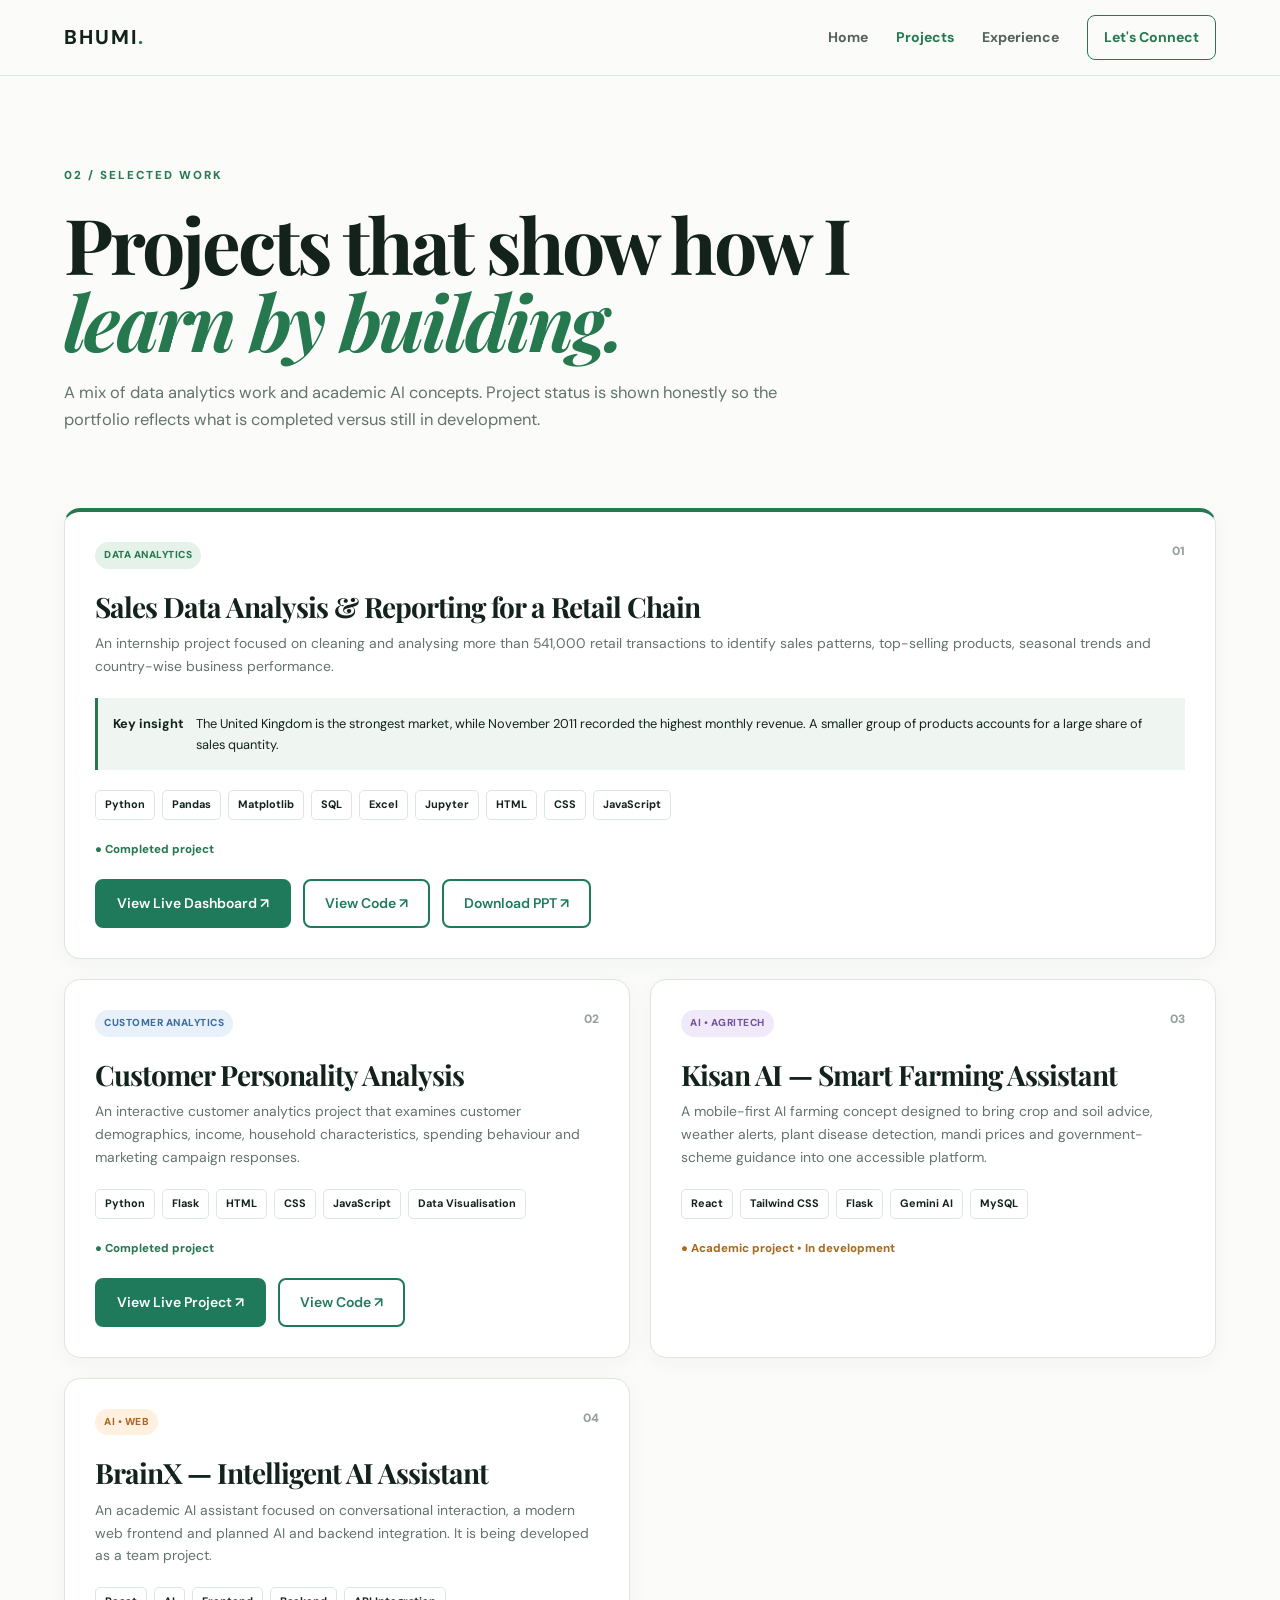
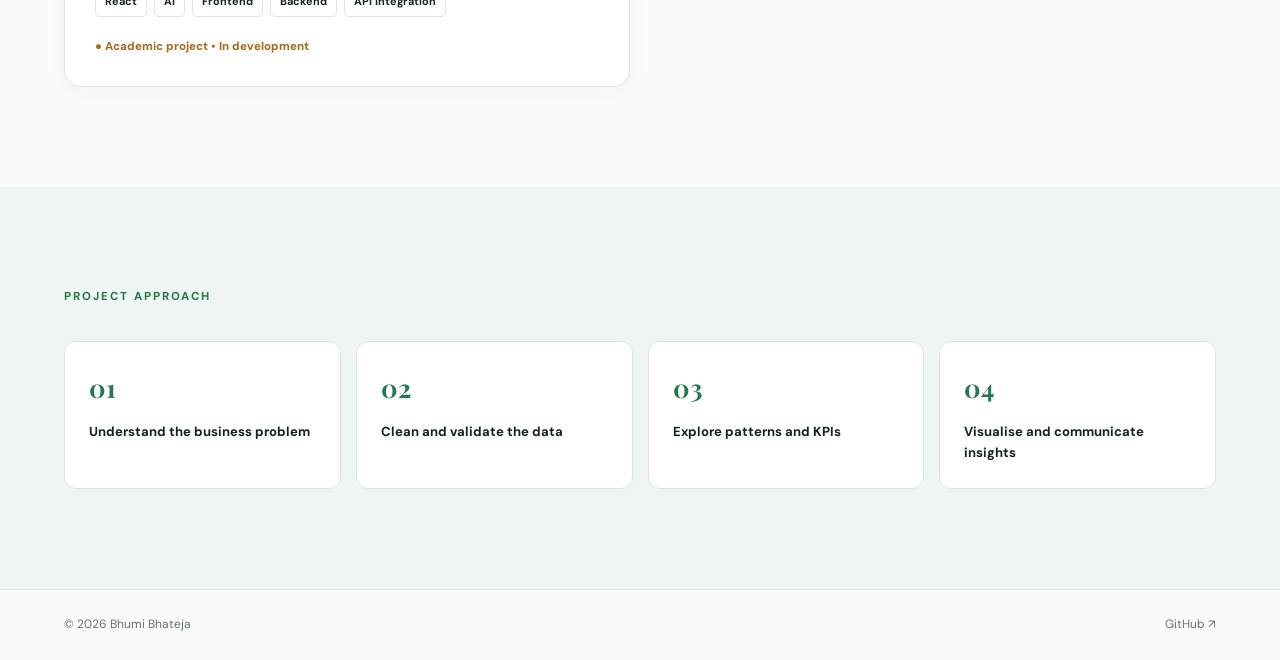
==== commit f2aeafec: "Refactor projects.html for SEO and project clarity Updated meta tags and title for better SEO and cl" ====
--- a/projects.html
+++ b/projects.html
@@ -1,647 +1,395 @@
 <!DOCTYPE html>
 <html lang="en">
+
 <head>
-    <meta charset="UTF-8">
-    <meta name="viewport" content="width=device-width, initial-scale=1.0">
-
-    <title>Projects | Bhumi Bhateja</title>
-
-    <meta
-        name="description"
-        content="Data analytics and AI projects created by Bhumi Bhateja."
+  <meta charset="UTF-8">
+
+  <meta
+    name="viewport"
+    content="width=device-width, initial-scale=1.0"
+  >
+
+  <meta
+    name="description"
+    content="Bhumi Bhateja — Data Analytics and AI projects."
+  >
+
+  <title>Bhumi Bhateja | Projects</title>
+
+  <link rel="stylesheet" href="style.css">
+</head>
+
+<body>
+
+  <!-- Navigation -->
+
+  <header class="nav">
+
+    <a class="brand" href="index.html">
+      BHUMI<span>.</span>
+    </a>
+
+    <button class="menu-toggle" aria-label="Open menu">
+      ☰
+    </button>
+
+    <nav class="nav-links">
+
+      <a href="index.html">
+        Home
+      </a>
+
+      <a class="active" href="projects.html">
+        Projects
+      </a>
+
+      <a href="experience.html">
+        Experience
+      </a>
+
+      <a
+        class="nav-cta"
+        href="mailto:bhatejabhumi@gmail.com"
+      >
+        Let's Connect
+      </a>
+
+    </nav>
+
+  </header>
+
+
+  <main>
+
+    <!-- Page Introduction -->
+
+    <section class="page page-header">
+
+      <div class="section-label">
+        02 / SELECTED WORK
+      </div>
+
+      <h1>
+        Projects that show how I
+        <em>learn by building.</em>
+      </h1>
+
+      <p>
+        A mix of data analytics work and academic AI concepts.
+        Project status is shown honestly so the portfolio reflects
+        what is completed versus still in development.
+      </p>
+
+    </section>
+
+
+    <!-- Projects Section -->
+
+    <section class="section page project-list">
+
+
+      <!-- Project 1: Retail Sales Analysis -->
+
+      <article class="project large">
+
+        <div class="project-meta">
+
+          <span class="tag green">
+            DATA ANALYTICS
+          </span>
+
+          <span>01</span>
+
+        </div>
+
+        <h2>
+          Sales Data Analysis & Reporting for a Retail Chain
+        </h2>
+
+        <p>
+          An internship project focused on cleaning and analysing
+          more than 541,000 retail transactions to identify sales
+          patterns, top-selling products, seasonal trends and
+          country-wise business performance.
+        </p>
+
+        <div class="insight">
+
+          <b>Key insight</b>
+
+          <span>
+            The United Kingdom is the strongest market, while
+            November 2011 recorded the highest monthly revenue.
+            A smaller group of products accounts for a large share
+            of sales quantity.
+          </span>
+
+        </div>
+
+        <div class="tech-row">
+
+          <span>Python</span>
+          <span>Pandas</span>
+          <span>Matplotlib</span>
+          <span>SQL</span>
+          <span>Excel</span>
+          <span>Jupyter</span>
+          <span>HTML</span>
+          <span>CSS</span>
+          <span>JavaScript</span>
+
+        </div>
+
+        <div class="status done">
+          ● Completed project
+        </div>
+
+
+        <!-- Retail project buttons -->
+
+        <div class="project-buttons">
+
+          <a
+            href="https://bhumi008007.github.io/Retail_Sales_Analysis_Project/SA/retail-sales-analysis/dashboard/"
+            class="project-link"
+            target="_blank"
+            rel="noopener noreferrer"
+          >
+            View Live Dashboard ↗
+          </a>
+
+          <a
+            href="https://github.com/Bhumi008007/Retail_Sales_Analysis_Project"
+            class="project-link secondary"
+            target="_blank"
+            rel="noopener noreferrer"
+          >
+            View Code ↗
+          </a>
+
+          <a
+            href="https://github.com/Bhumi008007/Retail_Sales_Analysis_Project/raw/refs/heads/main/SA/retail-sales-analysis/presentation/Retail_Sales_Analysis_Bhumi_Bhateja.pptx"
+            class="project-link secondary"
+            target="_blank"
+            rel="noopener noreferrer"
+          >
+            Download PPT ↗
+          </a>
+
+        </div>
+
+      </article>
+
+
+      <!-- Project 2: Customer Personality Analysis -->
+
+      <article class="project">
+
+        <div class="project-meta">
+
+          <span class="tag blue">
+            CUSTOMER ANALYTICS
+          </span>
+
+          <span>02</span>
+
+        </div>
+
+        <h2>
+          Customer Personality Analysis
+        </h2>
+
+        <p>
+          An interactive customer analytics project that examines
+          customer demographics, income, household characteristics,
+          spending behaviour and marketing campaign responses.
+        </p>
+
+        <div class="tech-row">
+
+          <span>Python</span>
+          <span>Flask</span>
+          <span>HTML</span>
+          <span>CSS</span>
+          <span>JavaScript</span>
+          <span>Data Visualisation</span>
+
+        </div>
+
+        <div class="status done">
+          ● Completed project
+        </div>
+
+
+        <!-- Customer Personality project buttons -->
+
+        <div class="project-buttons">
+
+          <a
+            href="https://customer-personality-dashboard.vercel.app/"
+            class="project-link"
+            target="_blank"
+            rel="noopener noreferrer"
+          >
+            View Live Project ↗
+          </a>
+
+          <a
+            href="https://github.com/Bhumi008007/customer-personality-dashboard"
+            class="project-link secondary"
+            target="_blank"
+            rel="noopener noreferrer"
+          >
+            View Code ↗
+          </a>
+
+        </div>
+
+      </article>
+
+
+      <!-- Project 3: Kisan AI -->
+
+      <article class="project">
+
+        <div class="project-meta">
+
+          <span class="tag purple">
+            AI • AGRITECH
+          </span>
+
+          <span>03</span>
+
+        </div>
+
+        <h2>
+          Kisan AI — Smart Farming Assistant
+        </h2>
+
+        <p>
+          A mobile-first AI farming concept designed to bring crop
+          and soil advice, weather alerts, plant disease detection,
+          mandi prices and government-scheme guidance into one
+          accessible platform.
+        </p>
+
+        <div class="tech-row">
+
+          <span>React</span>
+          <span>Tailwind CSS</span>
+          <span>Flask</span>
+          <span>Gemini AI</span>
+          <span>MySQL</span>
+
+        </div>
+
+        <div class="status progress">
+          ● Academic project • In development
+        </div>
+
+      </article>
+
+
+      <!-- Project 4: BrainX -->
+
+      <article class="project">
+
+        <div class="project-meta">
+
+          <span class="tag orange">
+            AI • WEB
+          </span>
+
+          <span>04</span>
+
+        </div>
+
+        <h2>
+          BrainX — Intelligent AI Assistant
+        </h2>
+
+        <p>
+          An academic AI assistant focused on conversational
+          interaction, a modern web frontend and planned AI and
+          backend integration. It is being developed as a team
+          project.
+        </p>
+
+        <div class="tech-row">
+
+          <span>React</span>
+          <span>AI</span>
+          <span>Frontend</span>
+          <span>Backend</span>
+          <span>API Integration</span>
+
+        </div>
+
+        <div class="status progress">
+          ● Academic project • In development
+        </div>
+
+      </article>
+
+    </section>
+
+
+    <!-- Project Approach -->
+
+    <section class="section soft page">
+
+      <div class="section-label">
+        PROJECT APPROACH
+      </div>
+
+      <div class="process">
+
+        <div>
+          <strong>01</strong>
+          <span>Understand the business problem</span>
+        </div>
+
+        <div>
+          <strong>02</strong>
+          <span>Clean and validate the data</span>
+        </div>
+
+        <div>
+          <strong>03</strong>
+          <span>Explore patterns and KPIs</span>
+        </div>
+
+        <div>
+          <strong>04</strong>
+          <span>Visualise and communicate insights</span>
+        </div>
+
+      </div>
+
+    </section>
+
+  </main>
+
+
+  <!-- Footer -->
+
+  <footer>
+
+    <span>
+      © <span id="year"></span> Bhumi Bhateja
+    </span>
+
+    <a
+      href="https://github.com/Bhumi008007"
+      target="_blank"
+      rel="noopener noreferrer"
     >
-
-    <style>
-        :root {
-            --primary: #1f7a5c;
-            --primary-dark: #155c45;
-            --primary-light: #e8f5ef;
-            --heading: #16352b;
-            --text: #4d625a;
-            --background: #f5faf7;
-            --white: #ffffff;
-            --border: #d9e9e1;
-            --shadow: 0 12px 35px rgba(22, 53, 43, 0.09);
-        }
-
-        * {
-            margin: 0;
-            padding: 0;
-            box-sizing: border-box;
-        }
-
-        html {
-            scroll-behavior: smooth;
-        }
-
-        body {
-            font-family: Arial, Helvetica, sans-serif;
-            color: var(--text);
-            background-color: var(--background);
-            line-height: 1.6;
-        }
-
-        a {
-            color: inherit;
-        }
-
-        /* Navigation */
-
-        .navbar {
-            position: sticky;
-            top: 0;
-            z-index: 1000;
-            display: flex;
-            justify-content: space-between;
-            align-items: center;
-            padding: 18px 7%;
-            background: rgba(255, 255, 255, 0.96);
-            border-bottom: 1px solid var(--border);
-            backdrop-filter: blur(10px);
-        }
-
-        .logo {
-            color: var(--heading);
-            font-size: 24px;
-            font-weight: 700;
-            text-decoration: none;
-        }
-
-        .logo span {
-            color: var(--primary);
-        }
-
-        .nav-links {
-            display: flex;
-            align-items: center;
-            gap: 28px;
-            list-style: none;
-        }
-
-        .nav-links a {
-            color: var(--heading);
-            font-size: 15px;
-            font-weight: 600;
-            text-decoration: none;
-            transition: color 0.3s ease;
-        }
-
-        .nav-links a:hover,
-        .nav-links a.active {
-            color: var(--primary);
-        }
-
-        /* Header */
-
-        .project-header {
-            padding: 90px 7% 65px;
-            text-align: center;
-            background:
-                radial-gradient(
-                    circle at top right,
-                    rgba(31, 122, 92, 0.15),
-                    transparent 35%
-                ),
-                linear-gradient(135deg, #edf8f2, #ffffff);
-        }
-
-        .section-label {
-            display: inline-block;
-            margin-bottom: 14px;
-            color: var(--primary);
-            font-size: 13px;
-            font-weight: 700;
-            letter-spacing: 2px;
-            text-transform: uppercase;
-        }
-
-        .project-header h1 {
-            margin-bottom: 18px;
-            color: var(--heading);
-            font-size: clamp(38px, 6vw, 62px);
-            line-height: 1.15;
-        }
-
-        .project-header p {
-            max-width: 720px;
-            margin: 0 auto;
-            font-size: 18px;
-        }
-
-        /* Projects section */
-
-        .projects-section {
-            max-width: 1250px;
-            margin: auto;
-            padding: 75px 5%;
-        }
-
-        .projects-grid {
-            display: grid;
-            grid-template-columns: repeat(2, minmax(0, 1fr));
-            gap: 30px;
-        }
-
-        .project-card {
-            position: relative;
-            display: flex;
-            flex-direction: column;
-            overflow: hidden;
-            background: var(--white);
-            border: 1px solid var(--border);
-            border-radius: 18px;
-            box-shadow: var(--shadow);
-            transition:
-                transform 0.3s ease,
-                box-shadow 0.3s ease;
-        }
-
-        .project-card:hover {
-            transform: translateY(-7px);
-            box-shadow: 0 18px 45px rgba(22, 53, 43, 0.14);
-        }
-
-        .project-card.featured {
-            grid-column: 1 / -1;
-            display: grid;
-            grid-template-columns: 0.9fr 1.1fr;
-        }
-
-        .project-visual {
-            min-height: 245px;
-            display: flex;
-            align-items: center;
-            justify-content: center;
-            padding: 35px;
-            color: var(--white);
-            background:
-                linear-gradient(
-                    135deg,
-                    rgba(16, 42, 67, 0.96),
-                    rgba(31, 122, 92, 0.92)
-                );
-        }
-
-        .project-visual.analytics {
-            min-height: 100%;
-        }
-
-        .visual-content {
-            width: 100%;
-            max-width: 390px;
-        }
-
-        .visual-label {
-            display: block;
-            margin-bottom: 15px;
-            color: #9fe4cc;
-            font-size: 12px;
-            font-weight: 700;
-            letter-spacing: 2px;
-        }
-
-        .project-visual h2 {
-            margin-bottom: 18px;
-            font-size: clamp(28px, 4vw, 42px);
-            line-height: 1.15;
-        }
-
-        .visual-kpis {
-            display: grid;
-            grid-template-columns: repeat(2, 1fr);
-            gap: 12px;
-            margin-top: 28px;
-        }
-
-        .visual-kpis div {
-            padding: 15px;
-            background: rgba(255, 255, 255, 0.12);
-            border: 1px solid rgba(255, 255, 255, 0.18);
-            border-radius: 10px;
-        }
-
-        .visual-kpis strong,
-        .visual-kpis span {
-            display: block;
-        }
-
-        .visual-kpis strong {
-            font-size: 21px;
-        }
-
-        .visual-kpis span {
-            color: #d7eee6;
-            font-size: 12px;
-        }
-
-        .project-content {
-            display: flex;
-            flex: 1;
-            flex-direction: column;
-            padding: 32px;
-        }
-
-        .project-number {
-            margin-bottom: 10px;
-            color: var(--primary);
-            font-size: 13px;
-            font-weight: 700;
-            letter-spacing: 1.5px;
-        }
-
-        .project-content h2 {
-            margin-bottom: 14px;
-            color: var(--heading);
-            font-size: 27px;
-            line-height: 1.25;
-        }
-
-        .project-content p {
-            margin-bottom: 20px;
-        }
-
-        .project-insights {
-            margin: 0 0 24px 20px;
-        }
-
-        .project-insights li {
-            margin-bottom: 8px;
-        }
-
-        .technologies {
-            display: flex;
-            flex-wrap: wrap;
-            gap: 8px;
-            margin-bottom: 25px;
-        }
-
-        .technology {
-            padding: 7px 12px;
-            color: var(--primary-dark);
-            background: var(--primary-light);
-            border: 1px solid #cce8db;
-            border-radius: 30px;
-            font-size: 12px;
-            font-weight: 700;
-        }
-
-        .project-buttons {
-            display: flex;
-            flex-wrap: wrap;
-            gap: 12px;
-            margin-top: auto;
-        }
-
-        .project-link {
-            display: inline-flex;
-            align-items: center;
-            justify-content: center;
-            min-height: 45px;
-            padding: 10px 20px;
-            color: var(--white);
-            background-color: var(--primary);
-            border: 2px solid var(--primary);
-            border-radius: 8px;
-            font-size: 14px;
-            font-weight: 700;
-            text-decoration: none;
-            transition: all 0.3s ease;
-        }
-
-        .project-link:hover {
-            background-color: var(--primary-dark);
-            border-color: var(--primary-dark);
-            transform: translateY(-2px);
-        }
-
-        .project-link.secondary {
-            color: var(--primary);
-            background-color: transparent;
-        }
-
-        .project-link.secondary:hover {
-            color: var(--white);
-            background-color: var(--primary);
-        }
-
-        .project-status {
-            display: inline-block;
-            align-self: flex-start;
-            margin-top: auto;
-            padding: 8px 14px;
-            color: #745d14;
-            background: #fff7d6;
-            border-radius: 30px;
-            font-size: 12px;
-            font-weight: 700;
-        }
-
-        /* Footer */
-
-        footer {
-            padding: 28px 7%;
-            color: #d6ebe3;
-            text-align: center;
-            background: var(--heading);
-        }
-
-        footer strong {
-            color: var(--white);
-        }
-
-        /* Responsive design */
-
-        @media (max-width: 850px) {
-            .navbar {
-                padding: 16px 5%;
-            }
-
-            .nav-links {
-                gap: 15px;
-            }
-
-            .project-card.featured {
-                display: flex;
-            }
-
-            .projects-grid {
-                grid-template-columns: 1fr;
-            }
-
-            .project-card.featured {
-                grid-column: auto;
-            }
-
-            .project-visual.analytics {
-                min-height: 310px;
-            }
-        }
-
-        @media (max-width: 560px) {
-            .navbar {
-                align-items: flex-start;
-                gap: 12px;
-            }
-
-            .nav-links {
-                gap: 10px;
-            }
-
-            .nav-links a {
-                font-size: 13px;
-            }
-
-            .project-header {
-                padding: 65px 6% 50px;
-            }
-
-            .projects-section {
-                padding: 50px 5%;
-            }
-
-            .project-content {
-                padding: 25px;
-            }
-
-            .project-buttons,
-            .project-link {
-                width: 100%;
-            }
-        }
-    </style>
-</head>
-
-<body>
-
-    <!-- Navigation -->
-    <nav class="navbar">
-        <a href="index.html" class="logo">Bhumi<span>.</span></a>
-
-        <ul class="nav-links">
-            <li><a href="index.html">Home</a></li>
-            <li><a href="project.html" class="active">Projects</a></li>
-        </ul>
-    </nav>
-
-    <!-- Page heading -->
-    <header class="project-header">
-        <span class="section-label">My Portfolio</span>
-        <h1>Projects That Turn Data Into Decisions</h1>
-
-        <p>
-            A collection of data analytics and artificial intelligence
-            projects created using Python, Power BI, Excel and modern
-            web-development technologies.
-        </p>
-    </header>
-
-    <main class="projects-section">
-
-        <div class="projects-grid">
-
-            <!-- Retail Sales Analysis -->
-            <article class="project-card featured">
-
-                <div class="project-visual analytics">
-                    <div class="visual-content">
-                        <span class="visual-label">FEATURED ANALYTICS PROJECT</span>
-
-                        <h2>Retail Sales Intelligence</h2>
-
-                        <p>
-                            Interactive analysis of completed sales across
-                            products, countries and time.
-                        </p>
-
-                        <div class="visual-kpis">
-                            <div>
-                                <strong>£10.64M</strong>
-                                <span>Revenue</span>
-                            </div>
-
-                            <div>
-                                <strong>19,960</strong>
-                                <span>Orders</span>
-                            </div>
-
-                            <div>
-                                <strong>5.57M</strong>
-                                <span>Units sold</span>
-                            </div>
-
-                            <div>
-                                <strong>38</strong>
-                                <span>Countries</span>
-                            </div>
-                        </div>
-                    </div>
-                </div>
-
-                <div class="project-content">
-                    <span class="project-number">PROJECT 01</span>
-
-                    <h2>Sales Data Analysis & Reporting</h2>
-
-                    <p>
-                        Analysed more than 541,000 online retail transactions
-                        to identify revenue patterns, leading markets,
-                        high-volume products and seasonal sales trends.
-                    </p>
-
-                    <ul class="project-insights">
-                        <li>Cleaned missing, duplicate and cancelled records.</li>
-                        <li>Created verified sales KPIs and visual reports.</li>
-                        <li>Built an interactive dashboard with market filters.</li>
-                        <li>Generated business recommendations from the results.</li>
-                    </ul>
-
-                    <div class="technologies">
-                        <span class="technology">Python</span>
-                        <span class="technology">Pandas</span>
-                        <span class="technology">Matplotlib</span>
-                        <span class="technology">Jupyter</span>
-                        <span class="technology">HTML</span>
-                        <span class="technology">CSS</span>
-                        <span class="technology">JavaScript</span>
-                    </div>
-
-                    <div class="project-buttons">
-                        <a
-                            class="project-link"
-                            href="https://bhumi008007.github.io/Retail_Sales_Analysis_Project/SA/retail-sales-analysis/dashboard/"
-                            target="_blank"
-                            rel="noopener noreferrer"
-                        >
-                            View Live Dashboard
-                        </a>
-
-                        <a
-                            class="project-link secondary"
-                            href="https://github.com/Bhumi008007/Retail_Sales_Analysis_Project"
-                            target="_blank"
-                            rel="noopener noreferrer"
-                        >
-                            View GitHub Repository
-                        </a>
-                    </div>
-                </div>
-            </article>
-
-            <!-- Customer Personality Analysis -->
-            <article class="project-card">
-                <div class="project-content">
-                    <span class="project-number">PROJECT 02</span>
-
-                    <h2>Customer Personality Analysis</h2>
-
-                    <p>
-                        Analysed customer demographics, income, household
-                        information, spending behaviour and campaign responses
-                        to identify meaningful customer segments.
-                    </p>
-
-                    <div class="technologies">
-                        <span class="technology">Python</span>
-                        <span class="technology">Pandas</span>
-                        <span class="technology">Data Cleaning</span>
-                        <span class="technology">Data Visualization</span>
-                    </div>
-
-                    <div class="project-buttons">
-                        <a
-                            class="project-link"
-                            href="https://github.com/Bhumi008007/customer-personality-dashboard"
-                            target="_blank"
-                            rel="noopener noreferrer"
-                        >
-                            View Project
-                        </a>
-                    </div>
-                </div>
-            </article>
-
-            <!-- KisanAI -->
-            <article class="project-card">
-                <div class="project-content">
-                    <span class="project-number">PROJECT 03</span>
-
-                    <h2>KisanAI – Smart Farming Assistant</h2>
-
-                    <p>
-                        An AI-based farming assistant designed to answer
-                        agriculture-related questions and provide live weather
-                        details, crop guidance and irrigation suggestions.
-                    </p>
-
-                    <div class="technologies">
-                        <span class="technology">React</span>
-                        <span class="technology">Vite</span>
-                        <span class="technology">Python</span>
-                        <span class="technology">Flask</span>
-                        <span class="technology">REST API</span>
-                    </div>
-
-                    <span class="project-status">Local Prototype</span>
-                </div>
-            </article>
-
-            <!-- BrainX -->
-            <article class="project-card">
-                <div class="project-content">
-                    <span class="project-number">PROJECT 04</span>
-
-                    <h2>BrainX – Intelligent AI Assistant</h2>
-
-                    <p>
-                        A ChatGPT-inspired intelligent assistant being created
-                        as a final-year BCA project with authentication,
-                        AI-powered conversations and chat-history management.
-                    </p>
-
-                    <div class="technologies">
-                        <span class="technology">React</span>
-                        <span class="technology">JavaScript</span>
-                        <span class="technology">AI Integration</span>
-                        <span class="technology">API Development</span>
-                    </div>
-
-                    <span class="project-status">In Development</span>
-                </div>
-            </article>
-
-            <!-- Power BI project -->
-            <article class="project-card">
-                <div class="project-content">
-                    <span class="project-number">PROJECT 05</span>
-
-                    <h2>Interactive Power BI Reports</h2>
-
-                    <p>
-                        Created data visualisations and reports using KPI
-                        cards, charts, slicers, filters and DAX calculations
-                        to communicate business performance clearly.
-                    </p>
-
-                    <div class="technologies">
-                        <span class="technology">Power BI</span>
-                        <span class="technology">DAX</span>
-                        <span class="technology">Power Query</span>
-                        <span class="technology">Excel</span>
-                    </div>
-
-                    <span class="project-status">Learning Portfolio</span>
-                </div>
-            </article>
-
-        </div>
-    </main>
-
-    <footer>
-        <p>
-            © 2026 <strong>Bhumi Bhateja</strong> · Designed for my
-            Data Analytics Portfolio
-        </p>
-    </footer>
+      GitHub ↗
+    </a>
+
+  </footer>
+
+  <script src="script.js"></script>
 
 </body>
 </html>
--- a/style.css
+++ b/style.css
@@ -0,0 +1,86 @@
+@import url('https://fonts.googleapis.com/css2?family=DM+Sans:wght@400;500;600;700;800&family=Playfair+Display:ital,wght@0,600;0,700;1,600;1,700&display=swap');
+
+:root{
+  --ink:#13231c;--muted:#64736c;--paper:#fbfcfa;--white:#fff;
+  --green:#26784f;--green2:#dcefe4;--line:#dce7e0;--soft:#eff6f1;
+  --navy:#14231d;--shadow:0 22px 60px rgba(18,48,34,.12)
+}
+*{box-sizing:border-box;margin:0;padding:0}
+html{scroll-behavior:smooth}
+body{font-family:"DM Sans",sans-serif;color:var(--ink);background:var(--paper);line-height:1.65}
+a{text-decoration:none;color:inherit}
+.page{width:min(1180px,90%);margin:auto}
+.nav{height:76px;padding:0 5%;display:flex;align-items:center;justify-content:space-between;position:sticky;top:0;z-index:50;background:rgba(251,252,250,.92);backdrop-filter:blur(16px);border-bottom:1px solid var(--line)}
+.brand{font-size:1.25rem;font-weight:800;letter-spacing:2px}.brand span{color:var(--green)}
+.nav-links{display:flex;align-items:center;gap:28px;font-size:.88rem;font-weight:700;color:#53635b}
+.nav-links a:hover,.nav-links .active{color:var(--green)}
+.nav-cta{padding:10px 16px!important;border:1px solid var(--green);border-radius:8px;color:var(--green)!important}
+.menu-toggle{display:none;border:0;background:none;font-size:1.5rem}
+.hero{min-height:calc(100vh - 76px);display:grid;grid-template-columns:1.08fr .92fr;gap:50px;align-items:center;padding-top:55px;padding-bottom:70px}
+.eyebrow,.section-label{color:var(--green);font-size:.72rem;font-weight:800;letter-spacing:2px}
+.hero h1,.page-header h1{font-family:"Playfair Display",serif;font-size:clamp(3.4rem,6.5vw,6.3rem);line-height:1;letter-spacing:-3px;margin:20px 0}
+.hero h1 em,.page-header h1 em{color:var(--green);font-style:italic}
+.hero-sub{max-width:650px;font-size:1.08rem;color:var(--muted)}
+.actions{display:flex;gap:12px;margin:30px 0}
+.btn{display:inline-block;padding:12px 19px;border-radius:8px;font-weight:800;font-size:.86rem;border:1px solid var(--green)}
+.primary{background:var(--green);color:#fff}.ghost{color:var(--green)}.ghost:hover{background:var(--soft)}
+.mini-stats{display:flex;gap:28px;flex-wrap:wrap;margin-top:35px}.mini-stats div{display:flex;flex-direction:column}.mini-stats strong{font-size:.9rem}.mini-stats span{font-size:.68rem;color:var(--muted)}
+.profile-wrap{height:510px;position:relative;display:grid;place-items:center}
+.profile-glow{position:absolute;width:420px;height:420px;border-radius:50%;background:radial-gradient(circle,#dcefe4 0%,#f3f8f4 58%,transparent 70%);filter:blur(3px)}
+.profile-card{position:relative;width:330px;height:420px;border-radius:22px;overflow:hidden;background:linear-gradient(160deg,#dcefe4,#fff 48%,#cfe5d8);padding:10px;box-shadow:var(--shadow);transform:rotate(2deg);z-index:2}
+.profile-card img{width:100%;height:100%;object-fit:cover;object-position:center 25%;border-radius:16px;display:block}
+.profile-caption{position:absolute;left:22px;right:22px;bottom:22px;padding:13px 15px;border-radius:12px;background:rgba(255,255,255,.9);backdrop-filter:blur(8px);display:flex;flex-direction:column}.profile-caption span{font-weight:800;font-size:.9rem}.profile-caption small{color:var(--muted);font-size:.7rem}
+.float-chip{position:absolute;background:#fff;border:1px solid var(--line);padding:11px 14px;border-radius:10px;box-shadow:var(--shadow);font-size:.75rem;font-weight:800;z-index:4}.chip-one{top:70px;right:10px}.chip-two{bottom:65px;left:10px}.chip-three{bottom:20px;right:25px}
+.section{padding:100px 0}.soft{background:var(--soft);width:100%;padding-left:5%;padding-right:5%}
+.section h2{font-family:"Playfair Display",serif;font-size:3rem;line-height:1.08;letter-spacing:-1px;margin:14px 0 22px}.section h2 span{color:var(--green)}
+.two-col{display:grid;grid-template-columns:1.15fr .85fr;gap:70px;margin-top:45px}.two-col p{color:var(--muted);margin:0 0 17px;max-width:680px}
+.fact-card{background:#fff;border:1px solid var(--line);border-radius:16px;padding:8px 25px;box-shadow:var(--shadow);height:max-content}.fact-card div{padding:17px 0;border-bottom:1px solid var(--line);display:flex;justify-content:space-between;gap:20px;font-size:.82rem}.fact-card div:last-child{border:0}.fact-card span{color:var(--muted)}.fact-card strong{text-align:right}
+.skill-grid{display:grid;grid-template-columns:repeat(3,1fr);gap:16px;margin-top:35px}.skill-grid article{background:#fff;border:1px solid var(--line);padding:24px;border-radius:13px}.skill-grid b{display:block;font-size:1.05rem;margin-bottom:5px}.skill-grid span{color:var(--muted);font-size:.8rem}
+.page-header{padding-top:90px;padding-bottom:55px}.page-header h1{max-width:900px;font-size:clamp(3rem,6vw,5.7rem)}.page-header p{max-width:720px;color:var(--muted);font-size:1.03rem}
+.project-list{display:grid;grid-template-columns:1fr 1fr;gap:20px;padding-top:20px}.project{background:#fff;border:1px solid var(--line);border-radius:16px;padding:30px;transition:.25s;box-shadow:0 5px 22px rgba(20,45,33,.04)}.project:hover{transform:translateY(-5px);box-shadow:var(--shadow)}.project.large{grid-column:span 2;border-top:4px solid var(--green)}
+.project-meta{display:flex;justify-content:space-between;color:#94a099;font-size:.75rem;font-weight:800}.tag{padding:5px 9px;border-radius:20px;font-size:.63rem;letter-spacing:.5px}.green{background:#e4f2e9;color:#26784f}.blue{background:#e8f0fa;color:#3b6d9c}.purple{background:#f0e9fa;color:#73529b}.orange{background:#fff0df;color:#a8651d}
+.project h2{font-family:"Playfair Display",serif;font-size:1.75rem;margin:22px 0 9px;line-height:1.15}.project p{color:var(--muted);font-size:.87rem}.insight{margin-top:20px;padding:15px;background:var(--soft);border-left:3px solid var(--green);display:flex;gap:12px;font-size:.8rem}.insight b{white-space:nowrap}.tech-row{display:flex;flex-wrap:wrap;gap:7px;margin:20px 0}.tech-row span{border:1px solid var(--line);padding:5px 9px;border-radius:5px;font-size:.68rem;font-weight:700}.status{font-size:.72rem;font-weight:800}.done{color:var(--green)}.progress{color:#a66b1f}
+.process{display:grid;grid-template-columns:repeat(4,1fr);gap:15px;margin-top:35px}.process div{background:#fff;border:1px solid var(--line);padding:24px;border-radius:12px;display:flex;flex-direction:column;gap:12px}.process strong{color:var(--green);font-family:"Playfair Display",serif;font-size:1.6rem}.process span{font-weight:700;font-size:.82rem}
+.timeline{border-left:2px solid #cfe0d4;margin:40px 0 0 8px;padding-left:35px;max-width:900px}.timeline article{position:relative;padding-bottom:48px}.timeline article:last-child{padding-bottom:0}.timeline article:before{content:"";position:absolute;width:12px;height:12px;border-radius:50%;background:var(--green);left:-42px;top:5px;border:3px solid var(--paper)}.timeline-date{color:var(--green);font-size:.7rem;font-weight:800;letter-spacing:1px}.timeline h2{font-family:"Playfair Display",serif;font-size:1.7rem;margin:5px 0 0}.timeline h3{font-size:.9rem;margin-bottom:7px}.timeline p{color:var(--muted);font-size:.87rem;max-width:750px}
+.cert-grid{display:grid;grid-template-columns:repeat(3,1fr);gap:16px;margin-top:35px}.cert{background:#fff;border:1px solid var(--line);border-radius:13px;padding:24px}.cert-logo{font-size:.7rem;font-weight:900;letter-spacing:1.5px;color:var(--green);margin-bottom:16px}.cert h3{font-size:1rem;margin-bottom:7px}.cert p{font-size:.78rem;color:var(--muted)}
+.contact{margin-top:25px;margin-bottom:70px;background:var(--navy);color:#fff;border-radius:18px;padding:55px 6%;display:flex;justify-content:space-between;align-items:center;gap:35px}.contact h2{font-family:"Playfair Display",serif;font-size:2.7rem;line-height:1.05;margin:12px 0}.contact p{color:#b8c6be}.section-label.light{color:#a9d9bb}.contact-actions{display:flex;flex-direction:column;gap:9px;align-items:flex-end}.contact-actions a,.contact-actions span{border:1px solid #4d6056;border-radius:8px;padding:9px 12px;font-size:.78rem}.contact-actions a:hover{background:#fff;color:var(--navy)}
+footer{padding:25px 5%;border-top:1px solid var(--line);display:flex;justify-content:space-between;color:var(--muted);font-size:.75rem}
+@media(max-width:900px){.hero{grid-template-columns:1fr}.profile-wrap{height:450px}.two-col{grid-template-columns:1fr}.skill-grid,.cert-grid{grid-template-columns:1fr 1fr}.project-list{grid-template-columns:1fr}.project.large{grid-column:span 1}.process{grid-template-columns:1fr 1fr}.contact{flex-direction:column;align-items:flex-start}.contact-actions{align-items:flex-start}}
+@media(max-width:650px){.nav{padding:0 5%}.menu-toggle{display:block}.nav-links{display:none;position:absolute;left:0;right:0;top:76px;background:var(--paper);padding:20px 5%;flex-direction:column;align-items:flex-start;border-bottom:1px solid var(--line)}.nav-links.open{display:flex}.hero{padding-top:50px}.hero h1,.page-header h1{font-size:3.15rem;letter-spacing:-1.5px}.section{padding:75px 0}.soft{padding-left:5%;padding-right:5%}.skill-grid,.cert-grid,.process{grid-template-columns:1fr}.profile-card{width:290px;height:380px}.float-chip{font-size:.68rem}.chip-one{right:0}.chip-two{left:0}.chip-three{right:0}.contact h2{font-size:2.15rem}.contact-actions{width:100%}.contact-actions a,.contact-actions span{width:100%}footer{flex-direction:column;gap:8px}}
+
+
+.project-buttons {
+  display: flex;
+  flex-wrap: wrap;
+  gap: 12px;
+  margin-top: 20px;
+}
+
+.project-link {
+  display: inline-block;
+  padding: 11px 20px;
+  color: #ffffff;
+  background-color: #1f7a5c;
+  border: 2px solid #1f7a5c;
+  border-radius: 8px;
+  font-size: 14px;
+  font-weight: 600;
+  text-decoration: none;
+  transition: all 0.3s ease;
+}
+
+.project-link:hover {
+  color: #1f7a5c;
+  background-color: transparent;
+  transform: translateY(-2px);
+}
+
+.project-link.secondary {
+  color: #1f7a5c;
+  background-color: transparent;
+}
+
+.project-link.secondary:hover {
+  color: #ffffff;
+  background-color: #1f7a5c;
+}
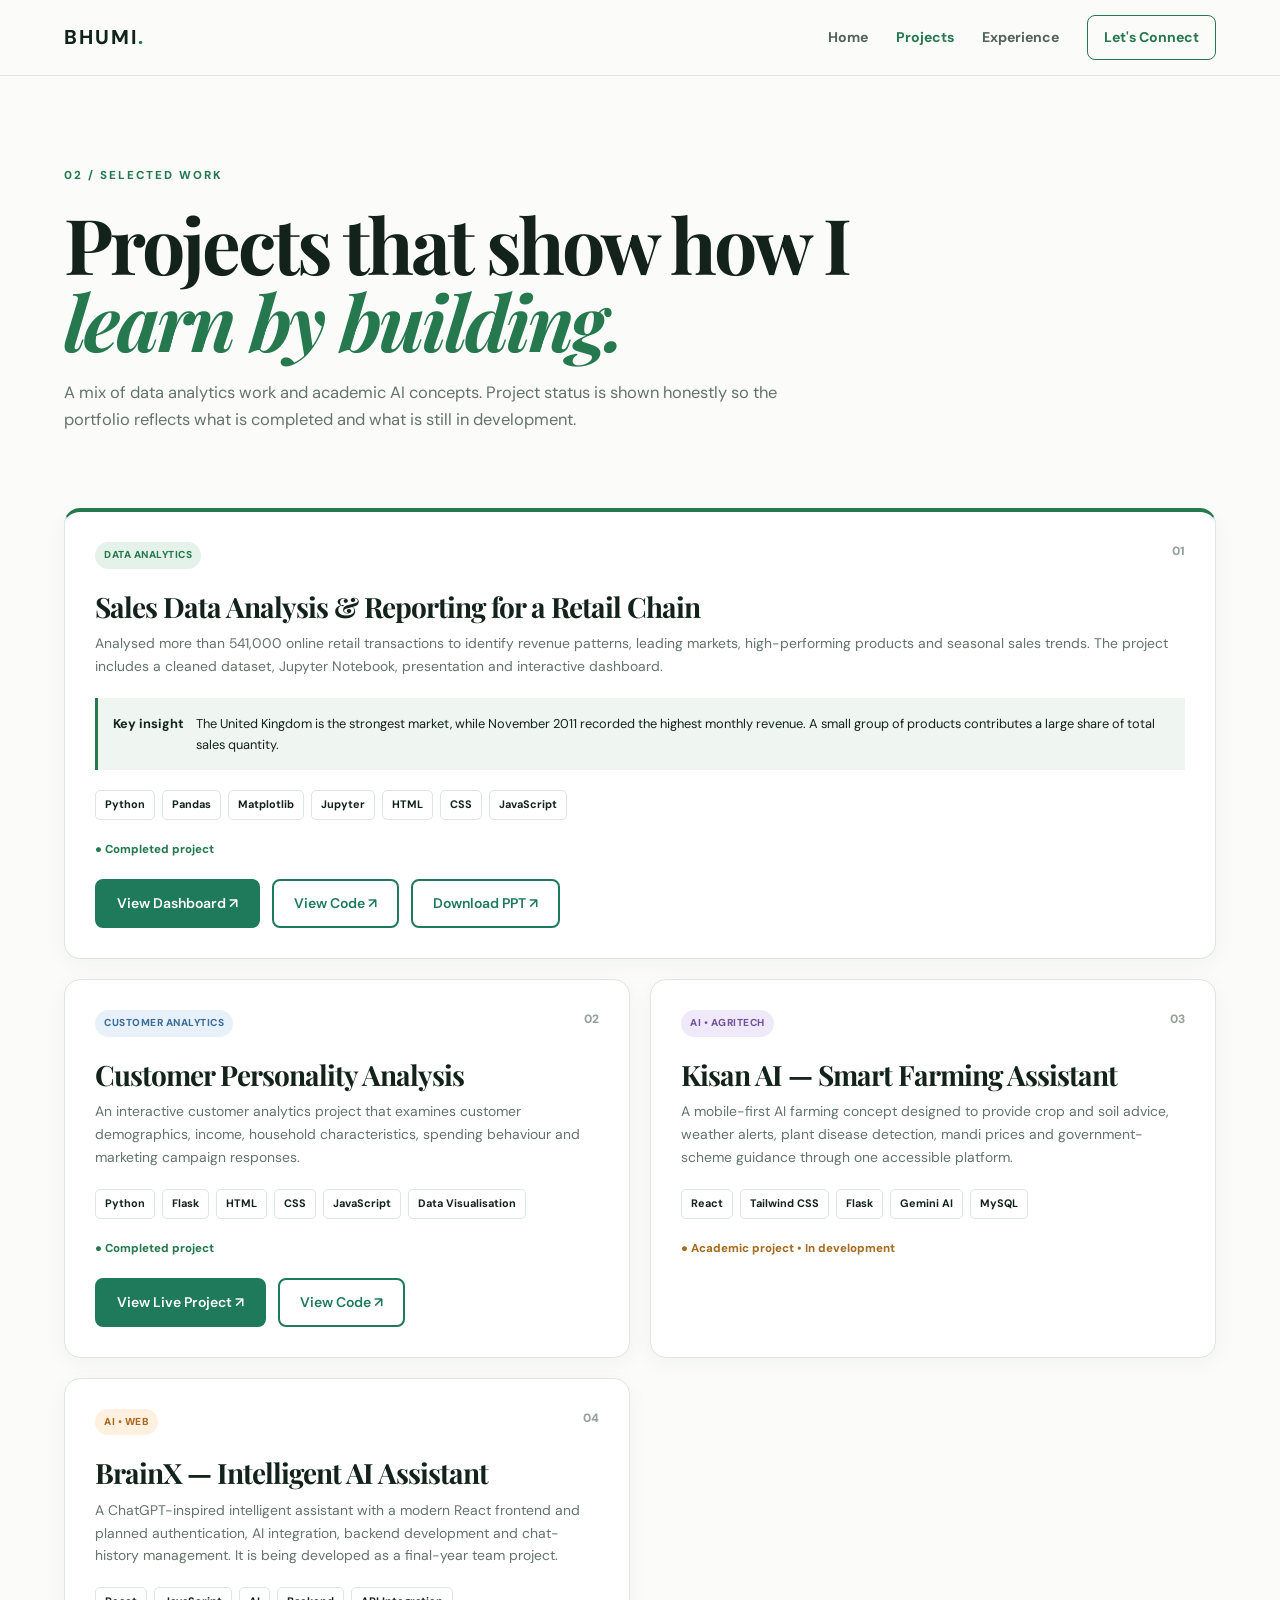
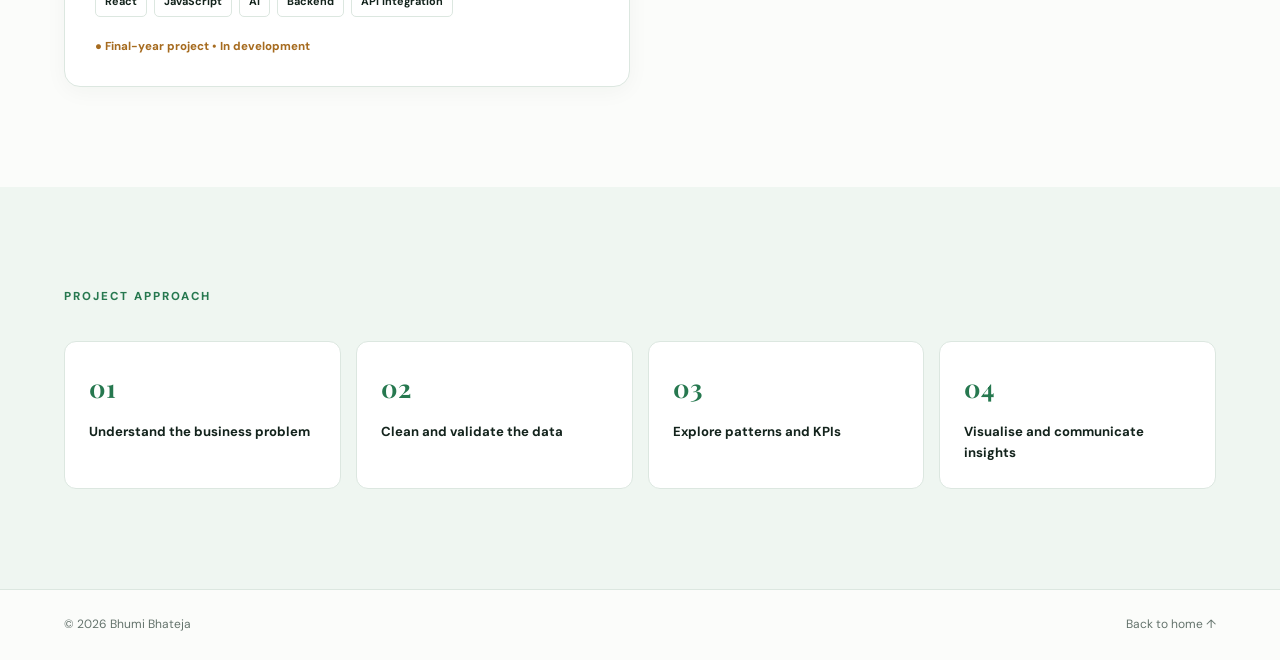
==== commit abb5389d: "Refactor HTML structure and remove duplicates" ====
--- a/projects.html
+++ b/projects.html
@@ -21,375 +21,364 @@
 
 <body>
 
-  <!-- Navigation -->
-
-  <header class="nav">
-
-    <a class="brand" href="index.html">
-      BHUMI<span>.</span>
+<header class="nav">
+
+  <a class="brand" href="index.html">
+    BHUMI<span>.</span>
+  </a>
+
+  <button class="menu-toggle" aria-label="Open menu">
+    ☰
+  </button>
+
+  <nav class="nav-links">
+
+    <a href="index.html">
+      Home
     </a>
 
-    <button class="menu-toggle" aria-label="Open menu">
-      ☰
-    </button>
-
-    <nav class="nav-links">
-
-      <a href="index.html">
-        Home
-      </a>
-
-      <a class="active" href="projects.html">
-        Projects
-      </a>
-
-      <a href="experience.html">
-        Experience
-      </a>
-
-      <a
-        class="nav-cta"
-        href="mailto:bhatejabhumi@gmail.com"
-      >
-        Let's Connect
-      </a>
-
-    </nav>
-
-  </header>
-
-
-  <main>
-
-    <!-- Page Introduction -->
-
-    <section class="page page-header">
-
-      <div class="section-label">
-        02 / SELECTED WORK
-      </div>
-
-      <h1>
-        Projects that show how I
-        <em>learn by building.</em>
-      </h1>
+    <a class="active" href="projects.html">
+      Projects
+    </a>
+
+    <a href="experience.html">
+      Experience
+    </a>
+
+    <a
+      class="nav-cta"
+      href="mailto:bhatejabhumi@gmail.com"
+    >
+      Let's Connect
+    </a>
+
+  </nav>
+
+</header>
+
+
+<main>
+
+  <!-- Page Heading -->
+
+  <section class="page page-header">
+
+    <div class="section-label">
+      02 / SELECTED WORK
+    </div>
+
+    <h1>
+      Projects that show how I
+      <em>learn by building.</em>
+    </h1>
+
+    <p>
+      A mix of data analytics work and academic AI concepts.
+      Project status is shown honestly so the portfolio reflects
+      what is completed and what is still in development.
+    </p>
+
+  </section>
+
+
+  <!-- Projects -->
+
+  <section class="section page project-list">
+
+
+    <!-- Retail Sales Analysis -->
+
+    <article class="project large">
+
+      <div class="project-meta">
+
+        <span class="tag green">
+          DATA ANALYTICS
+        </span>
+
+        <span>01</span>
+
+      </div>
+
+      <h2>
+        Sales Data Analysis & Reporting for a Retail Chain
+      </h2>
 
       <p>
-        A mix of data analytics work and academic AI concepts.
-        Project status is shown honestly so the portfolio reflects
-        what is completed versus still in development.
+        Analysed more than 541,000 online retail transactions
+        to identify revenue patterns, leading markets,
+        high-performing products and seasonal sales trends.
+        The project includes a cleaned dataset, Jupyter Notebook,
+        presentation and interactive dashboard.
       </p>
 
-    </section>
-
-
-    <!-- Projects Section -->
-
-    <section class="section page project-list">
-
-
-      <!-- Project 1: Retail Sales Analysis -->
-
-      <article class="project large">
-
-        <div class="project-meta">
-
-          <span class="tag green">
-            DATA ANALYTICS
-          </span>
-
-          <span>01</span>
-
-        </div>
-
-        <h2>
-          Sales Data Analysis & Reporting for a Retail Chain
-        </h2>
-
-        <p>
-          An internship project focused on cleaning and analysing
-          more than 541,000 retail transactions to identify sales
-          patterns, top-selling products, seasonal trends and
-          country-wise business performance.
-        </p>
-
-        <div class="insight">
-
-          <b>Key insight</b>
-
-          <span>
-            The United Kingdom is the strongest market, while
-            November 2011 recorded the highest monthly revenue.
-            A smaller group of products accounts for a large share
-            of sales quantity.
-          </span>
-
-        </div>
-
-        <div class="tech-row">
-
-          <span>Python</span>
-          <span>Pandas</span>
-          <span>Matplotlib</span>
-          <span>SQL</span>
-          <span>Excel</span>
-          <span>Jupyter</span>
-          <span>HTML</span>
-          <span>CSS</span>
-          <span>JavaScript</span>
-
-        </div>
-
-        <div class="status done">
-          ● Completed project
-        </div>
-
-
-        <!-- Retail project buttons -->
-
-        <div class="project-buttons">
-
-          <a
-            href="https://bhumi008007.github.io/Retail_Sales_Analysis_Project/SA/retail-sales-analysis/dashboard/"
-            class="project-link"
-            target="_blank"
-            rel="noopener noreferrer"
-          >
-            View Live Dashboard ↗
-          </a>
-
-          <a
-            href="https://github.com/Bhumi008007/Retail_Sales_Analysis_Project"
-            class="project-link secondary"
-            target="_blank"
-            rel="noopener noreferrer"
-          >
-            View Code ↗
-          </a>
-
-          <a
-            href="https://github.com/Bhumi008007/Retail_Sales_Analysis_Project/raw/refs/heads/main/SA/retail-sales-analysis/presentation/Retail_Sales_Analysis_Bhumi_Bhateja.pptx"
-            class="project-link secondary"
-            target="_blank"
-            rel="noopener noreferrer"
-          >
-            Download PPT ↗
-          </a>
-
-        </div>
-
-      </article>
-
-
-      <!-- Project 2: Customer Personality Analysis -->
-
-      <article class="project">
-
-        <div class="project-meta">
-
-          <span class="tag blue">
-            CUSTOMER ANALYTICS
-          </span>
-
-          <span>02</span>
-
-        </div>
-
-        <h2>
-          Customer Personality Analysis
-        </h2>
-
-        <p>
-          An interactive customer analytics project that examines
-          customer demographics, income, household characteristics,
-          spending behaviour and marketing campaign responses.
-        </p>
-
-        <div class="tech-row">
-
-          <span>Python</span>
-          <span>Flask</span>
-          <span>HTML</span>
-          <span>CSS</span>
-          <span>JavaScript</span>
-          <span>Data Visualisation</span>
-
-        </div>
-
-        <div class="status done">
-          ● Completed project
-        </div>
-
-
-        <!-- Customer Personality project buttons -->
-
-        <div class="project-buttons">
-
-          <a
-            href="https://customer-personality-dashboard.vercel.app/"
-            class="project-link"
-            target="_blank"
-            rel="noopener noreferrer"
-          >
-            View Live Project ↗
-          </a>
-
-          <a
-            href="https://github.com/Bhumi008007/customer-personality-dashboard"
-            class="project-link secondary"
-            target="_blank"
-            rel="noopener noreferrer"
-          >
-            View Code ↗
-          </a>
-
-        </div>
-
-      </article>
-
-
-      <!-- Project 3: Kisan AI -->
-
-      <article class="project">
-
-        <div class="project-meta">
-
-          <span class="tag purple">
-            AI • AGRITECH
-          </span>
-
-          <span>03</span>
-
-        </div>
-
-        <h2>
-          Kisan AI — Smart Farming Assistant
-        </h2>
-
-        <p>
-          A mobile-first AI farming concept designed to bring crop
-          and soil advice, weather alerts, plant disease detection,
-          mandi prices and government-scheme guidance into one
-          accessible platform.
-        </p>
-
-        <div class="tech-row">
-
-          <span>React</span>
-          <span>Tailwind CSS</span>
-          <span>Flask</span>
-          <span>Gemini AI</span>
-          <span>MySQL</span>
-
-        </div>
-
-        <div class="status progress">
-          ● Academic project • In development
-        </div>
-
-      </article>
-
-
-      <!-- Project 4: BrainX -->
-
-      <article class="project">
-
-        <div class="project-meta">
-
-          <span class="tag orange">
-            AI • WEB
-          </span>
-
-          <span>04</span>
-
-        </div>
-
-        <h2>
-          BrainX — Intelligent AI Assistant
-        </h2>
-
-        <p>
-          An academic AI assistant focused on conversational
-          interaction, a modern web frontend and planned AI and
-          backend integration. It is being developed as a team
-          project.
-        </p>
-
-        <div class="tech-row">
-
-          <span>React</span>
-          <span>AI</span>
-          <span>Frontend</span>
-          <span>Backend</span>
-          <span>API Integration</span>
-
-        </div>
-
-        <div class="status progress">
-          ● Academic project • In development
-        </div>
-
-      </article>
-
-    </section>
-
-
-    <!-- Project Approach -->
-
-    <section class="section soft page">
-
-      <div class="section-label">
-        PROJECT APPROACH
-      </div>
-
-      <div class="process">
-
-        <div>
-          <strong>01</strong>
-          <span>Understand the business problem</span>
-        </div>
-
-        <div>
-          <strong>02</strong>
-          <span>Clean and validate the data</span>
-        </div>
-
-        <div>
-          <strong>03</strong>
-          <span>Explore patterns and KPIs</span>
-        </div>
-
-        <div>
-          <strong>04</strong>
-          <span>Visualise and communicate insights</span>
-        </div>
-
-      </div>
-
-    </section>
-
-  </main>
-
-
-  <!-- Footer -->
-
-  <footer>
-
-    <span>
-      © <span id="year"></span> Bhumi Bhateja
-    </span>
-
-    <a
-      href="https://github.com/Bhumi008007"
-      target="_blank"
-      rel="noopener noreferrer"
-    >
-      GitHub ↗
-    </a>
-
-  </footer>
-
-  <script src="script.js"></script>
+      <div class="insight">
+
+        <b>Key insight</b>
+
+        <span>
+          The United Kingdom is the strongest market, while
+          November 2011 recorded the highest monthly revenue.
+          A small group of products contributes a large share
+          of total sales quantity.
+        </span>
+
+      </div>
+
+      <div class="tech-row">
+
+        <span>Python</span>
+        <span>Pandas</span>
+        <span>Matplotlib</span>
+        <span>Jupyter</span>
+        <span>HTML</span>
+        <span>CSS</span>
+        <span>JavaScript</span>
+
+      </div>
+
+      <div class="status done">
+        ● Completed project
+      </div>
+
+      <div class="project-buttons">
+
+        <a
+          href="https://bhumi008007.github.io/Retail_Sales_Analysis_Project/SA/retail-sales-analysis/dashboard/"
+          class="project-link"
+          target="_blank"
+          rel="noopener noreferrer"
+        >
+          View Dashboard ↗
+        </a>
+
+        <a
+          href="https://github.com/Bhumi008007/Retail_Sales_Analysis_Project"
+          class="project-link secondary"
+          target="_blank"
+          rel="noopener noreferrer"
+        >
+          View Code ↗
+        </a>
+
+        <a
+          href="https://github.com/Bhumi008007/Retail_Sales_Analysis_Project/raw/refs/heads/main/SA/retail-sales-analysis/presentation/Retail_Sales_Analysis_Bhumi_Bhateja.pptx"
+          class="project-link secondary"
+          target="_blank"
+          rel="noopener noreferrer"
+        >
+          Download PPT ↗
+        </a>
+
+      </div>
+
+    </article>
+
+
+    <!-- Customer Personality Analysis -->
+
+    <article class="project">
+
+      <div class="project-meta">
+
+        <span class="tag blue">
+          CUSTOMER ANALYTICS
+        </span>
+
+        <span>02</span>
+
+      </div>
+
+      <h2>
+        Customer Personality Analysis
+      </h2>
+
+      <p>
+        An interactive customer analytics project that examines
+        customer demographics, income, household characteristics,
+        spending behaviour and marketing campaign responses.
+      </p>
+
+      <div class="tech-row">
+
+        <span>Python</span>
+        <span>Flask</span>
+        <span>HTML</span>
+        <span>CSS</span>
+        <span>JavaScript</span>
+        <span>Data Visualisation</span>
+
+      </div>
+
+      <div class="status done">
+        ● Completed project
+      </div>
+
+      <div class="project-buttons">
+
+        <a
+          href="https://customer-personality-dashboard.vercel.app/"
+          class="project-link"
+          target="_blank"
+          rel="noopener noreferrer"
+        >
+          View Live Project ↗
+        </a>
+
+        <a
+          href="https://github.com/Bhumi008007/customer-personality-dashboard"
+          class="project-link secondary"
+          target="_blank"
+          rel="noopener noreferrer"
+        >
+          View Code ↗
+        </a>
+
+      </div>
+
+    </article>
+
+
+    <!-- Kisan AI -->
+
+    <article class="project">
+
+      <div class="project-meta">
+
+        <span class="tag purple">
+          AI • AGRITECH
+        </span>
+
+        <span>03</span>
+
+      </div>
+
+      <h2>
+        Kisan AI — Smart Farming Assistant
+      </h2>
+
+      <p>
+        A mobile-first AI farming concept designed to provide
+        crop and soil advice, weather alerts, plant disease
+        detection, mandi prices and government-scheme guidance
+        through one accessible platform.
+      </p>
+
+      <div class="tech-row">
+
+        <span>React</span>
+        <span>Tailwind CSS</span>
+        <span>Flask</span>
+        <span>Gemini AI</span>
+        <span>MySQL</span>
+
+      </div>
+
+      <div class="status progress">
+        ● Academic project • In development
+      </div>
+
+    </article>
+
+
+    <!-- BrainX -->
+
+    <article class="project">
+
+      <div class="project-meta">
+
+        <span class="tag orange">
+          AI • WEB
+        </span>
+
+        <span>04</span>
+
+      </div>
+
+      <h2>
+        BrainX — Intelligent AI Assistant
+      </h2>
+
+      <p>
+        A ChatGPT-inspired intelligent assistant with a modern
+        React frontend and planned authentication, AI integration,
+        backend development and chat-history management.
+        It is being developed as a final-year team project.
+      </p>
+
+      <div class="tech-row">
+
+        <span>React</span>
+        <span>JavaScript</span>
+        <span>AI</span>
+        <span>Backend</span>
+        <span>API Integration</span>
+
+      </div>
+
+      <div class="status progress">
+        ● Final-year project • In development
+      </div>
+
+    </article>
+
+  </section>
+
+
+  <!-- Project Approach -->
+
+  <section class="section soft page">
+
+    <div class="section-label">
+      PROJECT APPROACH
+    </div>
+
+    <div class="process">
+
+      <div>
+        <strong>01</strong>
+        <span>Understand the business problem</span>
+      </div>
+
+      <div>
+        <strong>02</strong>
+        <span>Clean and validate the data</span>
+      </div>
+
+      <div>
+        <strong>03</strong>
+        <span>Explore patterns and KPIs</span>
+      </div>
+
+      <div>
+        <strong>04</strong>
+        <span>Visualise and communicate insights</span>
+      </div>
+
+    </div>
+
+  </section>
+
+</main>
+
+
+<footer>
+
+  <span>
+    © <span id="year"></span> Bhumi Bhateja
+  </span>
+
+  <a
+    href="index.html"
+  >
+    Back to home ↑
+  </a>
+
+</footer>
+
+
+<script src="script.js"></script>
 
 </body>
+
 </html>
